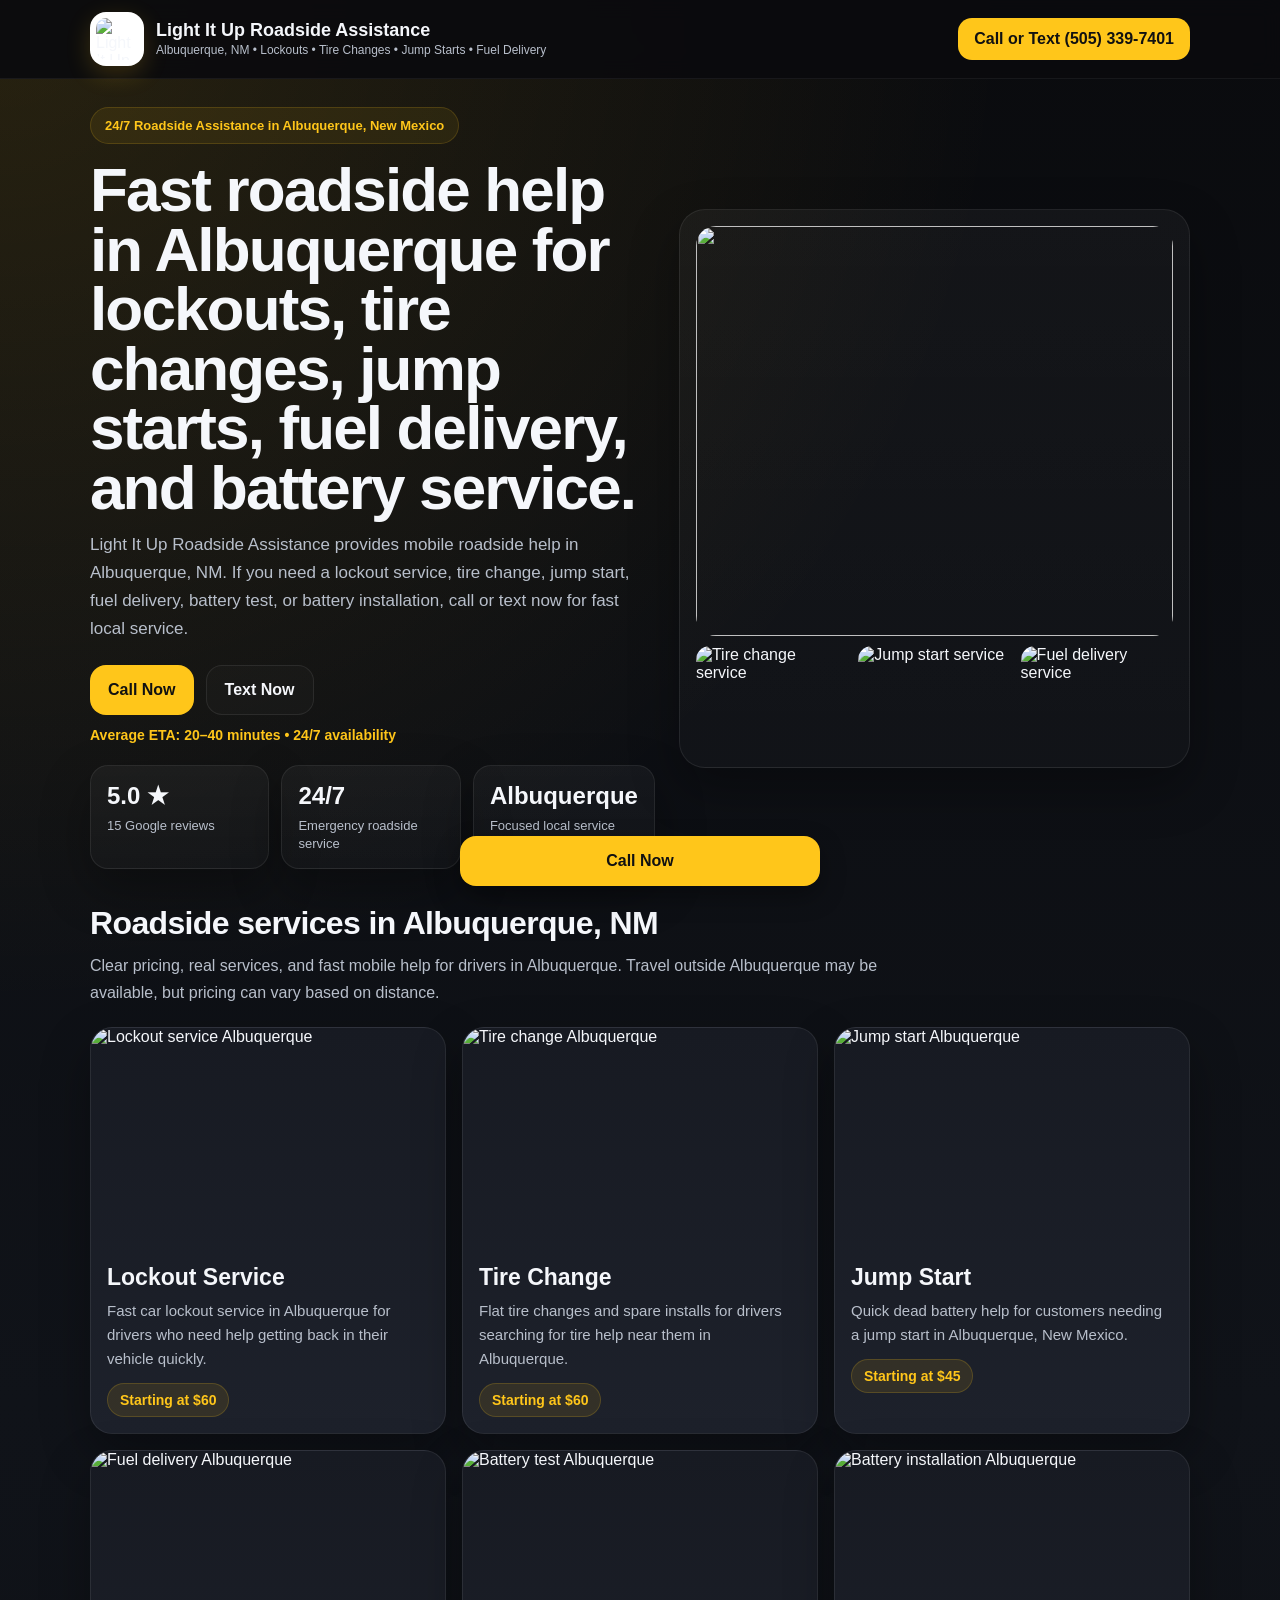
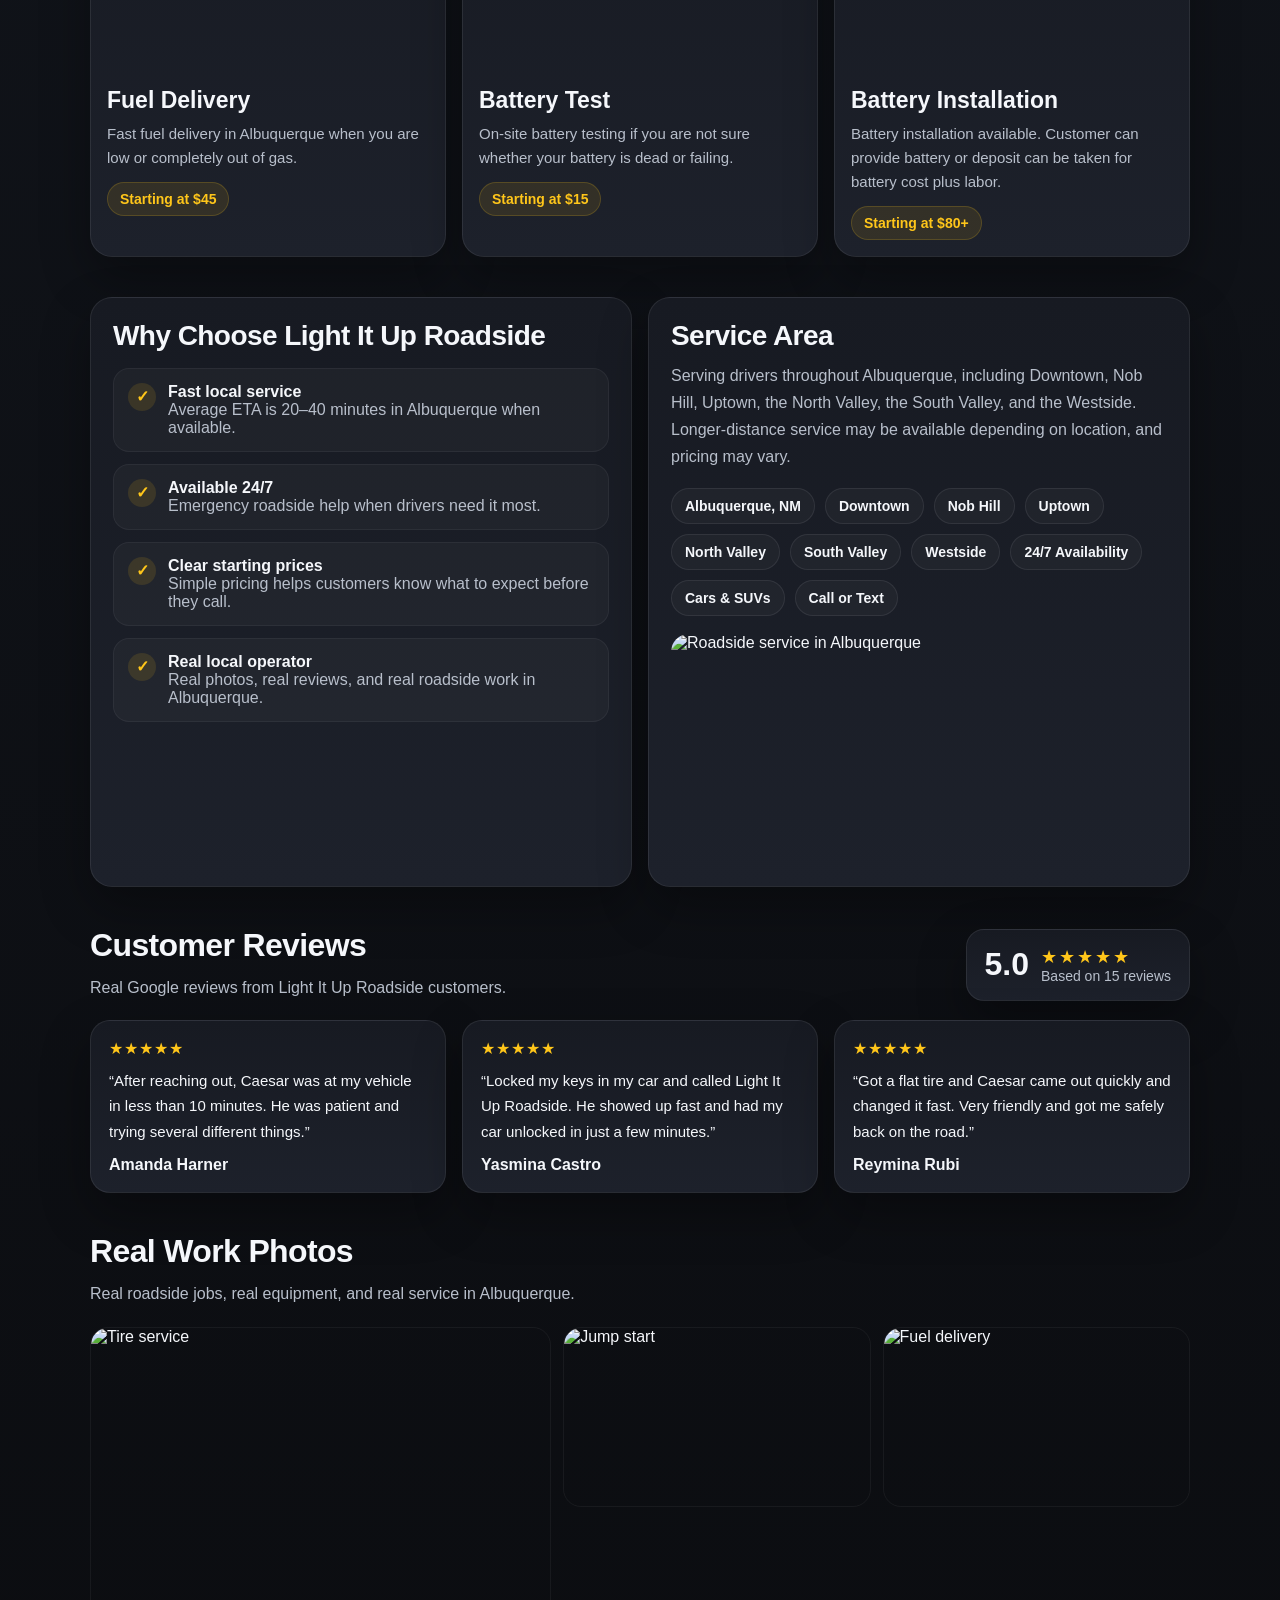
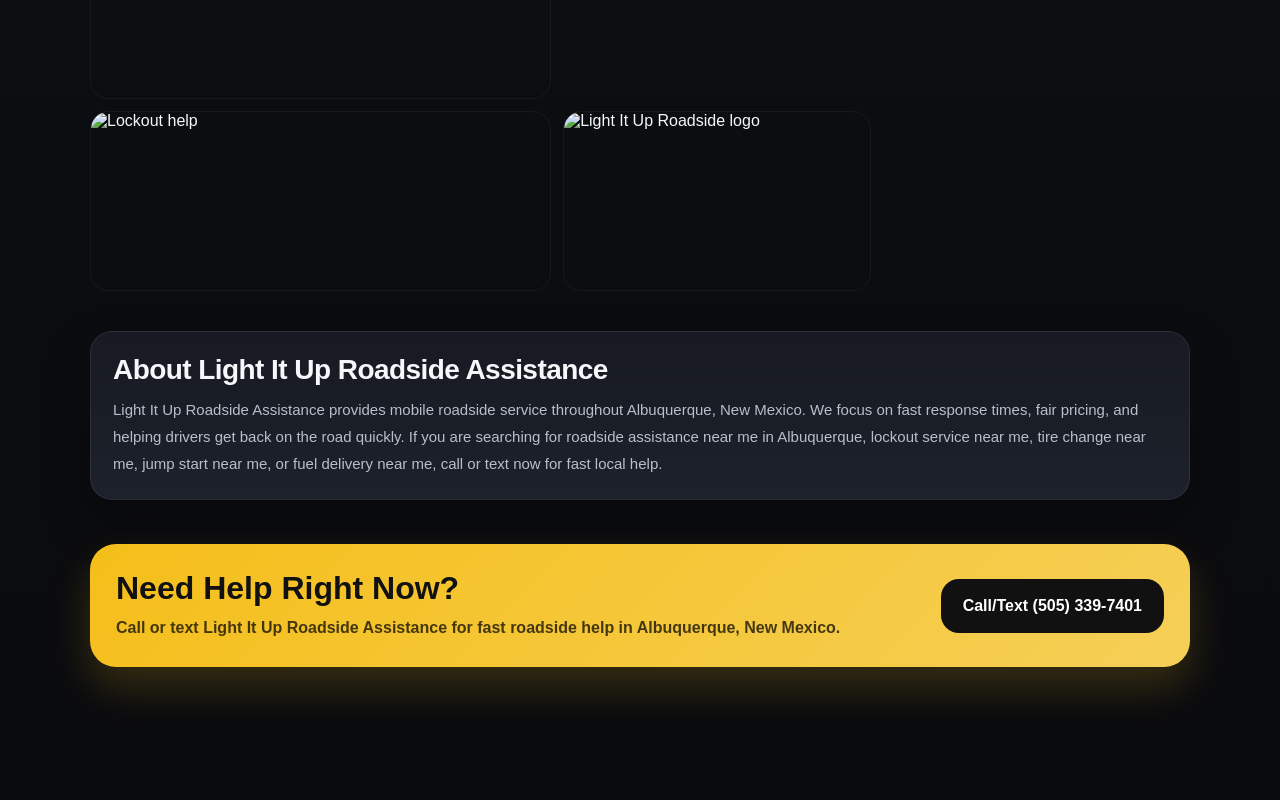
==== index.html @ bc9c303e "Rename index-albuquerque.html to index.html" ====
<!DOCTYPE html>
<html lang="en">
<head>
  <meta charset="UTF-8" />
  <meta name="viewport" content="width=device-width, initial-scale=1.0" />
  <title>Roadside Assistance Albuquerque NM | Lockouts, Tire Changes & Jump Starts</title>
  <meta name="description" content="Light It Up Roadside Assistance provides fast mobile roadside help in Albuquerque, NM. Call or text for car lockouts, tire changes, jump starts, fuel delivery, battery testing, and battery installation." />
  <meta name="keywords" content="roadside assistance Albuquerque NM, car lockout Albuquerque, tire change Albuquerque, jump start Albuquerque, fuel delivery Albuquerque, roadside assistance near me Albuquerque" />

  <script type="application/ld+json">
  {
    "@context": "https://schema.org",
    "@type": "AutomotiveBusiness",
    "name": "Light It Up Roadside Assistance",
    "telephone": "+1-505-339-7401",
    "description": "Mobile roadside assistance serving Albuquerque, New Mexico, including car lockouts, tire changes, jump starts, fuel delivery, battery testing, and battery installation.",
    "areaServed": [
      "Albuquerque, New Mexico",
      "Nob Hill, Albuquerque",
      "Downtown Albuquerque",
      "North Valley, Albuquerque",
      "South Valley, New Mexico",
      "Westside Albuquerque",
      "Uptown Albuquerque"
    ],
    "openingHours": "Mo-Su 00:00-23:59",
    "priceRange": "$$"
  }
  </script>

  <style>
    :root {
      --bg: #0d0f13;
      --panel: #171a22;
      --panel-2: #1d212b;
      --text: #f5f7fb;
      --muted: #b8bfcb;
      --yellow: #ffc61a;
      --yellow-dark: #e5b000;
      --line: rgba(255,255,255,.08);
      --shadow: 0 20px 50px rgba(0,0,0,.32);
      --radius: 22px;
    }

    * { box-sizing: border-box; }

    html { scroll-behavior: smooth; }

    body {
      margin: 0;
      font-family: Arial, sans-serif;
      background:
        radial-gradient(circle at top left, rgba(255,198,26,.12), transparent 24%),
        linear-gradient(180deg, #0a0b0e, #101319 35%, #0a0b0e);
      color: var(--text);
    }

    img {
      max-width: 100%;
      display: block;
    }

    a {
      color: inherit;
      text-decoration: none;
    }

    .wrap {
      width: min(1100px, calc(100% - 24px));
      margin: 0 auto;
    }

    .topbar {
      position: sticky;
      top: 0;
      z-index: 1000;
      background: rgba(10,11,14,.9);
      backdrop-filter: blur(10px);
      border-bottom: 1px solid rgba(255,255,255,.06);
    }

    .nav {
      display: flex;
      align-items: center;
      justify-content: space-between;
      gap: 14px;
      padding: 12px 0;
    }

    .brand {
      display: flex;
      align-items: center;
      gap: 12px;
      min-width: 0;
    }

    .brand-logo {
      width: 54px;
      height: 54px;
      border-radius: 16px;
      object-fit: cover;
      background: #fff;
      padding: 6px;
      box-shadow: 0 8px 24px rgba(255,198,26,.18);
    }

    .brand-text h1 {
      margin: 0;
      font-size: 18px;
      line-height: 1.1;
    }

    .brand-text p {
      margin: 3px 0 0;
      color: var(--muted);
      font-size: 12px;
    }

    .top-cta {
      background: var(--yellow);
      color: #111;
      font-weight: 700;
      padding: 12px 16px;
      border-radius: 14px;
      white-space: nowrap;
    }

    .hero {
      padding: 28px 0 16px;
    }

    .hero-grid {
      display: grid;
      grid-template-columns: 1.05fr .95fr;
      gap: 24px;
      align-items: center;
    }

    .eyebrow {
      display: inline-block;
      color: var(--yellow);
      background: rgba(255,198,26,.08);
      border: 1px solid rgba(255,198,26,.16);
      border-radius: 999px;
      padding: 10px 14px;
      font-size: 13px;
      font-weight: 700;
    }

    .hero h2 {
      margin: 16px 0 14px;
      font-size: clamp(34px, 6vw, 62px);
      line-height: .96;
      letter-spacing: -0.03em;
    }

    .hero p {
      margin: 0;
      color: var(--muted);
      font-size: 17px;
      line-height: 1.65;
    }

    .hero-actions {
      display: flex;
      gap: 12px;
      flex-wrap: wrap;
      margin-top: 22px;
    }

    .btn {
      display: inline-flex;
      align-items: center;
      justify-content: center;
      padding: 15px 18px;
      border-radius: 16px;
      font-weight: 700;
    }

    .btn-primary {
      background: var(--yellow);
      color: #111;
    }

    .btn-secondary {
      border: 1px solid var(--line);
      background: rgba(255,255,255,.02);
    }

    .eta {
      margin-top: 12px;
      color: var(--yellow);
      font-size: 14px;
      font-weight: 700;
    }

    .hero-stats {
      display: grid;
      grid-template-columns: repeat(3,1fr);
      gap: 12px;
      margin-top: 22px;
    }

    .stat {
      background: linear-gradient(180deg, rgba(255,255,255,.04), rgba(255,255,255,.02));
      border: 1px solid var(--line);
      border-radius: 18px;
      padding: 16px;
      box-shadow: var(--shadow);
    }

    .stat strong {
      display: block;
      font-size: 24px;
      margin-bottom: 6px;
    }

    .stat span {
      color: var(--muted);
      font-size: 13px;
    }

    .hero-card {
      background: linear-gradient(180deg, rgba(255,255,255,.04), rgba(255,255,255,.02));
      border: 1px solid var(--line);
      border-radius: 26px;
      padding: 16px;
      box-shadow: var(--shadow);
    }

    .hero-main {
      width: 100%;
      height: 410px;
      object-fit: cover;
      object-position: center;
      border-radius: 20px;
    }

    .mini-grid {
      display: grid;
      grid-template-columns: repeat(3,1fr);
      gap: 10px;
      margin-top: 10px;
    }

    .mini-grid img {
      height: 105px;
      object-fit: cover;
      border-radius: 14px;
    }

    .section {
      padding: 20px 0;
    }

    .section-title {
      font-size: 32px;
      margin: 0 0 10px;
      letter-spacing: -0.02em;
    }

    .section-copy {
      color: var(--muted);
      line-height: 1.7;
      margin: 0 0 20px;
      max-width: 820px;
    }

    .services {
      display: grid;
      grid-template-columns: repeat(3,1fr);
      gap: 16px;
    }

    .service {
      background: linear-gradient(180deg, var(--panel), var(--panel-2));
      border: 1px solid var(--line);
      border-radius: var(--radius);
      overflow: hidden;
      box-shadow: var(--shadow);
    }

    .service img {
      width: 100%;
      height: 220px;
      object-fit: cover;
    }

    .service-body {
      padding: 16px;
    }

    .service h3 {
      margin: 0 0 8px;
      font-size: 23px;
    }

    .service p {
      margin: 0 0 12px;
      color: var(--muted);
      line-height: 1.6;
      font-size: 15px;
    }

    .price {
      display: inline-block;
      padding: 8px 12px;
      border-radius: 999px;
      background: rgba(255,198,26,.10);
      color: var(--yellow);
      border: 1px solid rgba(255,198,26,.18);
      font-weight: 700;
      font-size: 14px;
    }

    .split {
      display: grid;
      grid-template-columns: 1fr 1fr;
      gap: 16px;
    }

    .panel {
      background: linear-gradient(180deg, var(--panel), var(--panel-2));
      border: 1px solid var(--line);
      border-radius: var(--radius);
      padding: 22px;
      box-shadow: var(--shadow);
    }

    .checks {
      display: grid;
      gap: 12px;
      margin-top: 16px;
    }

    .check {
      display: flex;
      gap: 12px;
      align-items: flex-start;
      background: rgba(255,255,255,.03);
      border: 1px solid rgba(255,255,255,.05);
      border-radius: 16px;
      padding: 14px;
    }

    .tick {
      min-width: 28px;
      height: 28px;
      border-radius: 999px;
      display: grid;
      place-items: center;
      background: rgba(255,198,26,.12);
      color: var(--yellow);
      font-weight: 700;
    }

    .areas {
      display: flex;
      flex-wrap: wrap;
      gap: 10px;
      margin: 18px 0;
    }

    .pill {
      padding: 9px 13px;
      border-radius: 999px;
      background: rgba(255,255,255,.03);
      border: 1px solid var(--line);
      font-size: 14px;
      font-weight: 700;
    }

    .reviews-head {
      display: flex;
      justify-content: space-between;
      align-items: center;
      gap: 16px;
      flex-wrap: wrap;
      margin-bottom: 18px;
    }

    .rating-box {
      background: linear-gradient(180deg, var(--panel), var(--panel-2));
      border: 1px solid var(--line);
      border-radius: 18px;
      padding: 16px 18px;
      box-shadow: var(--shadow);
      display: flex;
      align-items: center;
      gap: 12px;
    }

    .rating-number {
      font-size: 32px;
      font-weight: 700;
    }

    .stars {
      color: var(--yellow);
      letter-spacing: 2px;
      font-size: 18px;
    }

    .reviews {
      display: grid;
      grid-template-columns: repeat(3,1fr);
      gap: 16px;
    }

    .review {
      background: linear-gradient(180deg, var(--panel), var(--panel-2));
      border: 1px solid var(--line);
      border-radius: 20px;
      padding: 18px;
      box-shadow: var(--shadow);
    }

    .review .stars-line {
      color: var(--yellow);
      margin-bottom: 10px;
      letter-spacing: 1px;
    }

    .review p {
      margin: 0 0 12px;
      line-height: 1.7;
      font-size: 15px;
    }

    .review strong {
      display: block;
    }

    .gallery {
      display: grid;
      grid-template-columns: 1.2fr .8fr .8fr;
      gap: 12px;
    }

    .gallery img {
      width: 100%;
      height: 180px;
      object-fit: cover;
      border-radius: 18px;
      border: 1px solid rgba(255,255,255,.05);
    }

    .gallery .tall {
      height: 372px;
    }

    .cta {
      margin: 24px 0 48px;
      background: linear-gradient(135deg, rgba(255,198,26,.96), rgba(255,215,90,.96));
      color: #111;
      border-radius: 26px;
      padding: 26px;
      display: flex;
      justify-content: space-between;
      align-items: center;
      gap: 20px;
      box-shadow: 0 20px 40px rgba(255,198,26,.18);
    }

    .cta h3 {
      margin: 0 0 8px;
      font-size: 32px;
    }

    .cta p {
      margin: 0;
      color: rgba(0,0,0,.72);
      font-weight: 700;
      line-height: 1.6;
    }

    .cta a {
      background: #111;
      color: #fff;
      padding: 18px 22px;
      border-radius: 18px;
      font-weight: 700;
      white-space: nowrap;
    }

    .float-call {
      position: fixed;
      bottom: 14px;
      left: 50%;
      transform: translateX(-50%);
      width: calc(100% - 24px);
      max-width: 360px;
      z-index: 999;
      background: var(--yellow);
      color: #111;
      padding: 16px 18px;
      text-align: center;
      border-radius: 16px;
      font-weight: 700;
      box-shadow: 0 10px 24px rgba(0,0,0,.35);
    }

    .seo-block {
      color: var(--muted);
      line-height: 1.8;
      font-size: 15px;
    }

    .footer-space {
      height: 85px;
    }

    @media (max-width: 960px) {
      .hero-grid,
      .split,
      .services,
      .reviews {
        grid-template-columns: 1fr 1fr;
      }

      .gallery {
        grid-template-columns: 1fr 1fr;
      }

      .gallery .tall {
        height: 220px;
      }
    }

    @media (max-width: 760px) {
      .top-cta {
        display: none;
      }

      .hero-grid,
      .split,
      .services,
      .reviews,
      .gallery,
      .hero-stats {
        grid-template-columns: 1fr;
      }

      .hero-main {
        height: 300px;
      }

      .mini-grid img,
      .gallery img,
      .gallery .tall {
        height: 180px;
      }

      .cta {
        flex-direction: column;
        align-items: flex-start;
      }

      .section-title {
        font-size: 28px;
      }

      .brand-text h1 {
        font-size: 16px;
      }

      .hero h2 {
        font-size: 38px;
      }
    }
  </style>
</head>
<body>

  <div class="topbar">
    <div class="wrap nav">
      <div class="brand">
        <img class="brand-logo" src="logo.png" alt="Light It Up Roadside logo">
        <div class="brand-text">
          <h1>Light It Up Roadside Assistance</h1>
          <p>Albuquerque, NM • Lockouts • Tire Changes • Jump Starts • Fuel Delivery</p>
        </div>
      </div>
      <a class="top-cta" href="tel:+15053397401">Call or Text (505) 339-7401</a>
    </div>
  </div>

  <main class="wrap">

    <section class="hero">
      <div class="hero-grid">
        <div>
          <div class="eyebrow">24/7 Roadside Assistance in Albuquerque, New Mexico</div>
          <h2>Fast roadside help in Albuquerque for lockouts, tire changes, jump starts, fuel delivery, and battery service.</h2>
          <p>
            Light It Up Roadside Assistance provides mobile roadside help in Albuquerque, NM.
            If you need a lockout service, tire change, jump start, fuel delivery, battery test, or battery installation,
            call or text now for fast local service.
          </p>

          <div class="hero-actions">
            <a class="btn btn-primary" href="tel:+15053397401">Call Now</a>
            <a class="btn btn-secondary" href="sms:+15053397401">Text Now</a>
          </div>

          <div class="eta">Average ETA: 20–40 minutes • 24/7 availability</div>

          <div class="hero-stats">
            <div class="stat">
              <strong>5.0 ★</strong>
              <span>15 Google reviews</span>
            </div>
            <div class="stat">
              <strong>24/7</strong>
              <span>Emergency roadside service</span>
            </div>
            <div class="stat">
              <strong>Albuquerque</strong>
              <span>Focused local service area</span>
            </div>
          </div>
        </div>

        <div class="hero-card">
          <img class="hero-main" src="tire.png">
          <div class="mini-grid">
            <img src="lock.png" alt="Tire change service">
            <img src="jump.png" alt="Jump start service">
            <img src="fuel.png" alt="Fuel delivery service">
          </div>
        </div>
      </div>
    </section>

    <section class="section" id="services">
      <h3 class="section-title">Roadside services in Albuquerque, NM</h3>
      <p class="section-copy">
        Clear pricing, real services, and fast mobile help for drivers in Albuquerque.
        Travel outside Albuquerque may be available, but pricing can vary based on distance.
      </p>

      <div class="services">
        <div class="service">
          <img src="tire.png" alt="Lockout service Albuquerque">
          <div class="service-body">
            <h3>Lockout Service</h3>
            <p>Fast car lockout service in Albuquerque for drivers who need help getting back in their vehicle quickly.</p>
            <span class="price">Starting at $60</span>
          </div>
        </div>

        <div class="service">
          <img src="lock.png" alt="Tire change Albuquerque">
          <div class="service-body">
            <h3>Tire Change</h3>
            <p>Flat tire changes and spare installs for drivers searching for tire help near them in Albuquerque.</p>
            <span class="price">Starting at $60</span>
          </div>
        </div>

        <div class="service">
          <img src="jump.png" alt="Jump start Albuquerque">
          <div class="service-body">
            <h3>Jump Start</h3>
            <p>Quick dead battery help for customers needing a jump start in Albuquerque, New Mexico.</p>
            <span class="price">Starting at $45</span>
          </div>
        </div>

        <div class="service">
          <img src="fuel.png" alt="Fuel delivery Albuquerque">
          <div class="service-body">
            <h3>Fuel Delivery</h3>
            <p>Fast fuel delivery in Albuquerque when you are low or completely out of gas.</p>
            <span class="price">Starting at $45</span>
          </div>
        </div>

        <div class="service">
          <img src="battery tester.jpg" alt="Battery test Albuquerque">
          <div class="service-body">
            <h3>Battery Test</h3>
            <p>On-site battery testing if you are not sure whether your battery is dead or failing.</p>
            <span class="price">Starting at $15</span>
          </div>
        </div>

        <div class="service">
          <img src="install.jpeg" alt="Battery installation Albuquerque">
          <div class="service-body">
            <h3>Battery Installation</h3>
            <p>Battery installation available. Customer can provide battery or deposit can be taken for battery cost plus labor.</p>
            <span class="price">Starting at $80+</span>
          </div>
        </div>
      </div>
    </section>

    <section class="section">
      <div class="split">
        <div class="panel">
          <h3 class="section-title" style="font-size:28px;">Why Choose Light It Up Roadside</h3>
          <div class="checks">
            <div class="check">
              <div class="tick">✓</div>
              <div><strong>Fast local service</strong><br><span style="color:var(--muted);">Average ETA is 20–40 minutes in Albuquerque when available.</span></div>
            </div>
            <div class="check">
              <div class="tick">✓</div>
              <div><strong>Available 24/7</strong><br><span style="color:var(--muted);">Emergency roadside help when drivers need it most.</span></div>
            </div>
            <div class="check">
              <div class="tick">✓</div>
              <div><strong>Clear starting prices</strong><br><span style="color:var(--muted);">Simple pricing helps customers know what to expect before they call.</span></div>
            </div>
            <div class="check">
              <div class="tick">✓</div>
              <div><strong>Real local operator</strong><br><span style="color:var(--muted);">Real photos, real reviews, and real roadside work in Albuquerque.</span></div>
            </div>
          </div>
        </div>

        <div class="panel">
          <h3 class="section-title" style="font-size:28px;">Service Area</h3>
          <p class="section-copy" style="margin-bottom:10px;">
            Serving drivers throughout Albuquerque, including Downtown, Nob Hill, Uptown, the North Valley, the South Valley, and the Westside. Longer-distance service may be available depending on location, and pricing may vary.
          </p>
          <div class="areas">
            <div class="pill">Albuquerque, NM</div>
            <div class="pill">Downtown</div>
            <div class="pill">Nob Hill</div>
            <div class="pill">Uptown</div>
            <div class="pill">North Valley</div>
            <div class="pill">South Valley</div>
            <div class="pill">Westside</div>
            <div class="pill">24/7 Availability</div>
            <div class="pill">Cars & SUVs</div>
            <div class="pill">Call or Text</div>
          </div>
          <img style="border-radius:18px; height:230px; width:100%; object-fit:cover;" src="tire.png" alt="Roadside service in Albuquerque">
        </div>
      </div>
    </section>

    <section class="section">
      <div class="reviews-head">
        <div>
          <h3 class="section-title">Customer Reviews</h3>
          <p class="section-copy" style="margin-bottom:0;">
            Real Google reviews from Light It Up Roadside customers.
          </p>
        </div>

        <div class="rating-box">
          <div class="rating-number">5.0</div>
          <div>
            <div class="stars">★★★★★</div>
            <div style="color:var(--muted); font-size:14px;">Based on 15 reviews</div>
          </div>
        </div>
      </div>

      <div class="reviews">
        <div class="review">
          <div class="stars-line">★★★★★</div>
          <p>“After reaching out, Caesar was at my vehicle in less than 10 minutes. He was patient and trying several different things.”</p>
          <strong>Amanda Harner</strong>
        </div>

        <div class="review">
          <div class="stars-line">★★★★★</div>
          <p>“Locked my keys in my car and called Light It Up Roadside. He showed up fast and had my car unlocked in just a few minutes.”</p>
          <strong>Yasmina Castro</strong>
        </div>

        <div class="review">
          <div class="stars-line">★★★★★</div>
          <p>“Got a flat tire and Caesar came out quickly and changed it fast. Very friendly and got me safely back on the road.”</p>
          <strong>Reymina Rubi</strong>
        </div>
      </div>
    </section>

    <section class="section">
      <h3 class="section-title">Real Work Photos</h3>
      <p class="section-copy">
        Real roadside jobs, real equipment, and real service in Albuquerque.
      </p>

      <div class="gallery">
        <img class="tall" src="tire.png" alt="Tire service">
        <img src="jump.png" alt="Jump start">
        <img src="fuel.png" alt="Fuel delivery">
        <img src="lock.png" alt="Lockout help">
        <img src="logo.png" alt="Light It Up Roadside logo">
      </div>
    </section>

    <section class="section">
      <div class="panel">
        <h3 class="section-title" style="font-size:28px;">About Light It Up Roadside Assistance</h3>
        <div class="seo-block">
          Light It Up Roadside Assistance provides mobile roadside service throughout Albuquerque, New Mexico.
          We focus on fast response times, fair pricing, and helping drivers get back on the road quickly.
          If you are searching for roadside assistance near me in Albuquerque, lockout service near me, tire change near me,
          jump start near me, or fuel delivery near me, call or text now for fast local help.
        </div>
      </div>
    </section>

    <section class="cta">
      <div>
        <h3>Need Help Right Now?</h3>
        <p>Call or text Light It Up Roadside Assistance for fast roadside help in Albuquerque, New Mexico.</p>
      </div>
      <a href="tel:+15053397401">Call/Text (505) 339-7401</a>
    </section>

    <div class="footer-space"></div>
  </main>

  <a class="float-call" href="tel:+15053397401">Call Now</a>

</body>
</html>
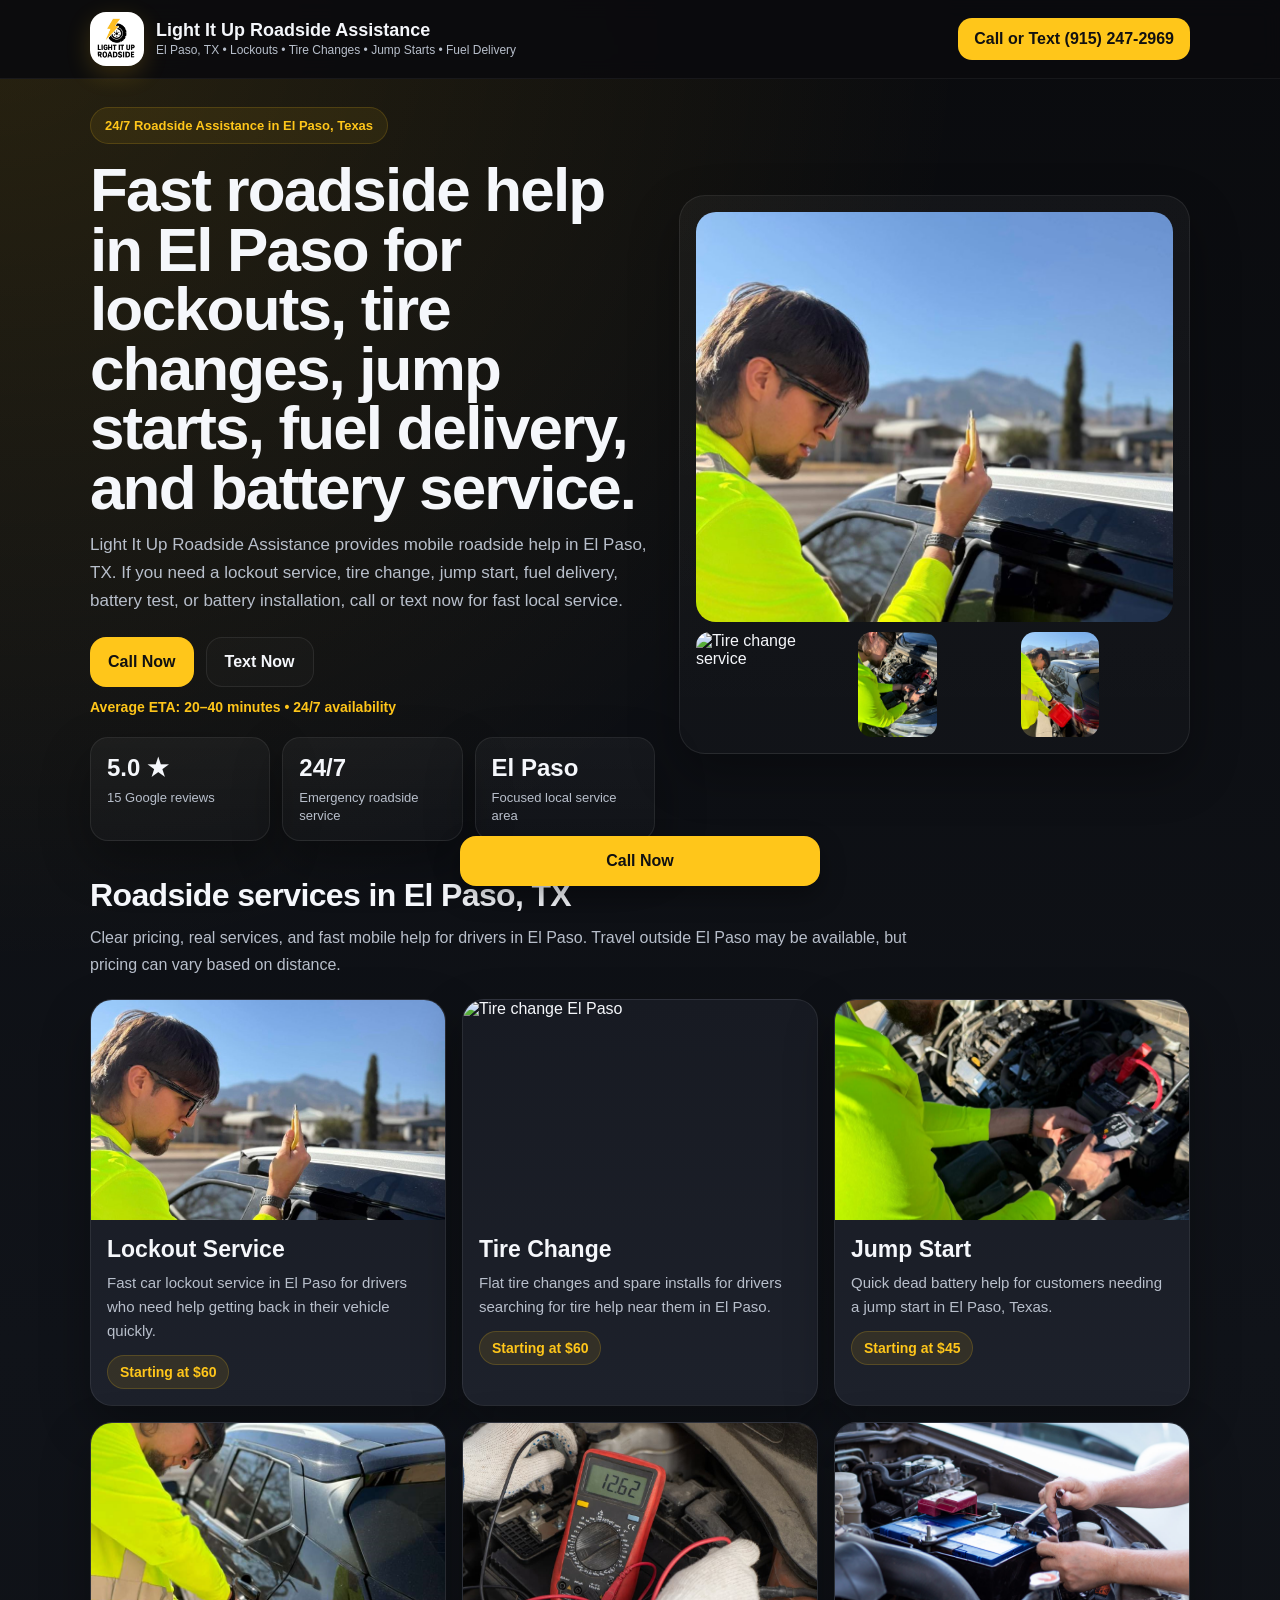
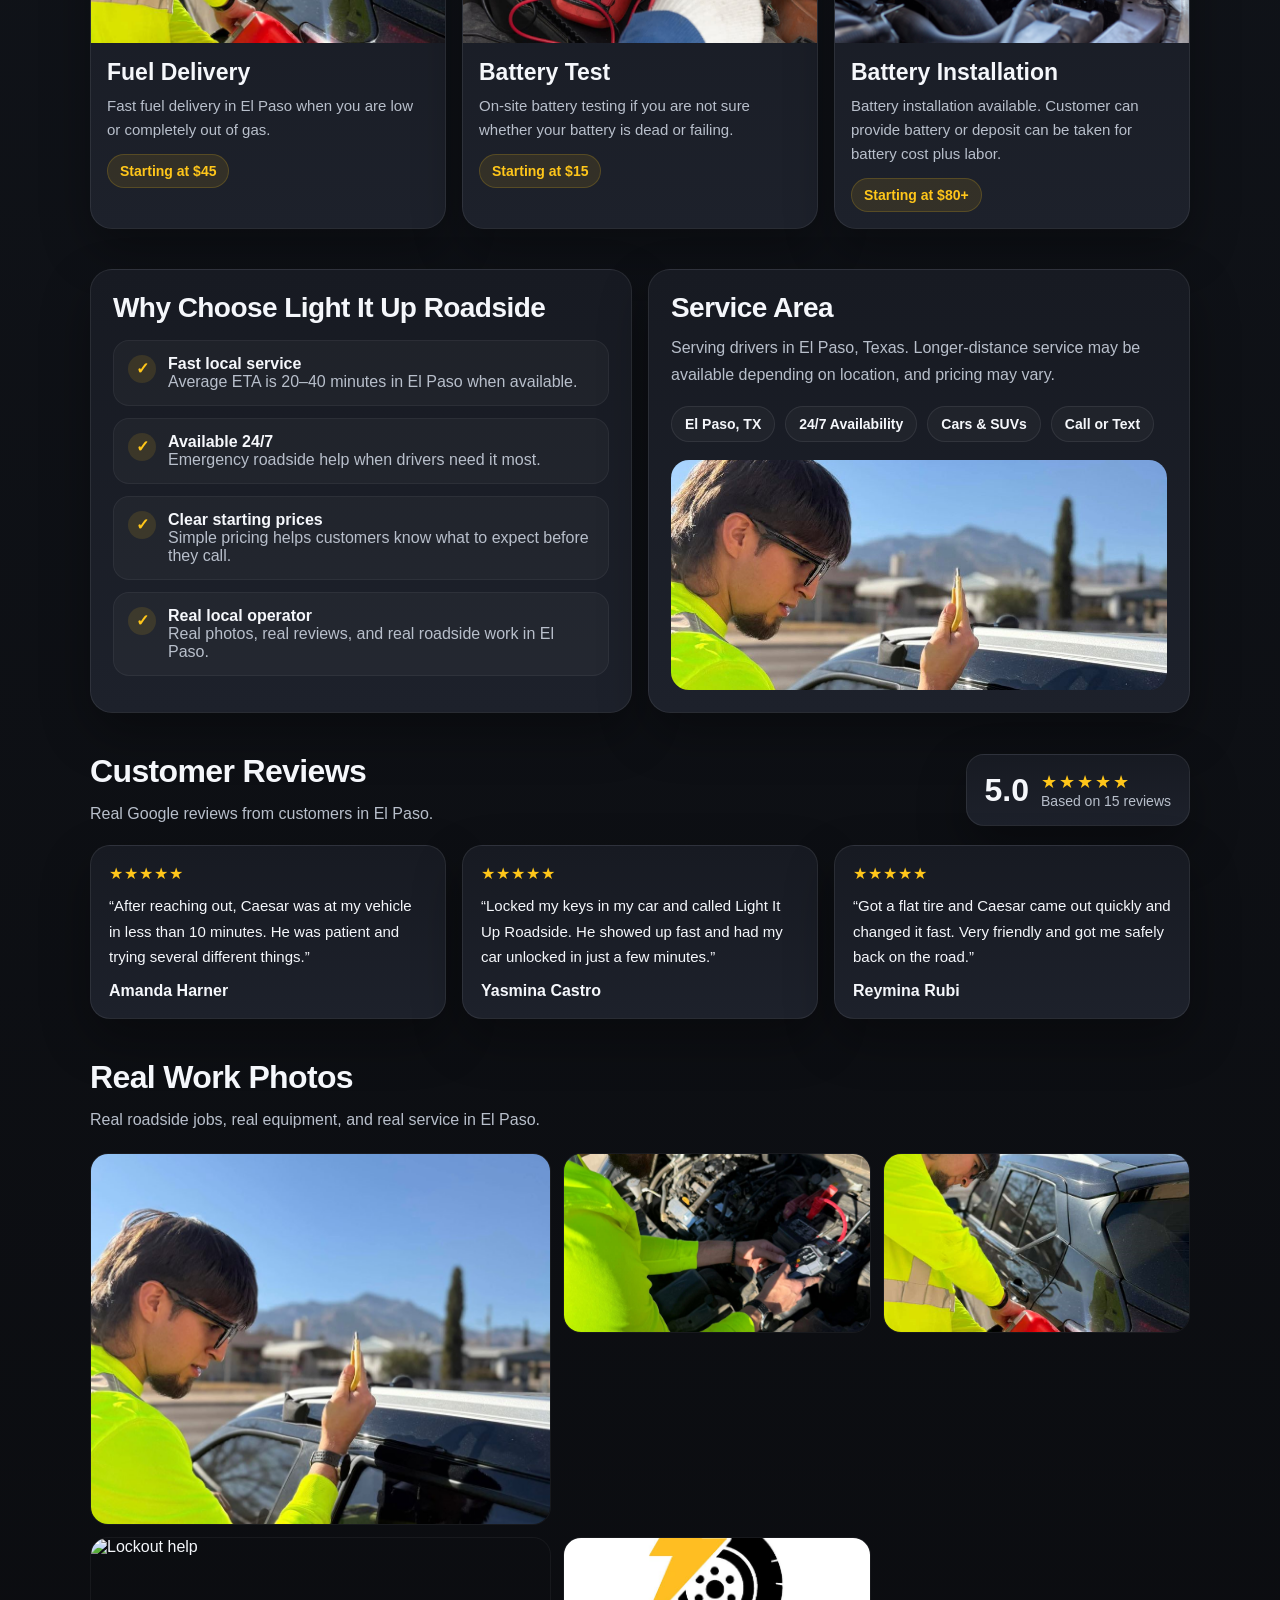
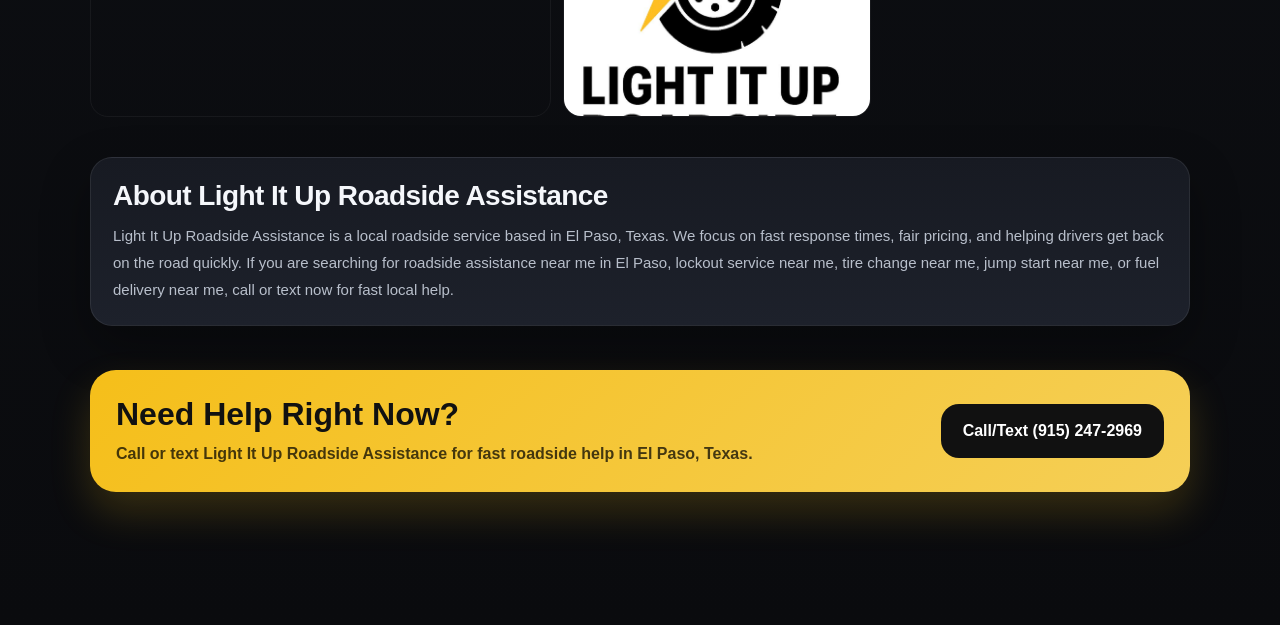
==== commit 16ae4216: "Add files via upload" ====
--- a/index.html
+++ b/index.html
@@ -1,825 +1,798 @@
-<!DOCTYPE html>
-<html lang="en">
-<head>
-  <meta charset="UTF-8" />
-  <meta name="viewport" content="width=device-width, initial-scale=1.0" />
-  <title>Roadside Assistance Albuquerque NM | Lockouts, Tire Changes & Jump Starts</title>
-  <meta name="description" content="Light It Up Roadside Assistance provides fast mobile roadside help in Albuquerque, NM. Call or text for car lockouts, tire changes, jump starts, fuel delivery, battery testing, and battery installation." />
-  <meta name="keywords" content="roadside assistance Albuquerque NM, car lockout Albuquerque, tire change Albuquerque, jump start Albuquerque, fuel delivery Albuquerque, roadside assistance near me Albuquerque" />
-
-  <script type="application/ld+json">
-  {
-    "@context": "https://schema.org",
-    "@type": "AutomotiveBusiness",
-    "name": "Light It Up Roadside Assistance",
-    "telephone": "+1-505-339-7401",
-    "description": "Mobile roadside assistance serving Albuquerque, New Mexico, including car lockouts, tire changes, jump starts, fuel delivery, battery testing, and battery installation.",
-    "areaServed": [
-      "Albuquerque, New Mexico",
-      "Nob Hill, Albuquerque",
-      "Downtown Albuquerque",
-      "North Valley, Albuquerque",
-      "South Valley, New Mexico",
-      "Westside Albuquerque",
-      "Uptown Albuquerque"
-    ],
-    "openingHours": "Mo-Su 00:00-23:59",
-    "priceRange": "$$"
-  }
-  </script>
-
-  <style>
-    :root {
-      --bg: #0d0f13;
-      --panel: #171a22;
-      --panel-2: #1d212b;
-      --text: #f5f7fb;
-      --muted: #b8bfcb;
-      --yellow: #ffc61a;
-      --yellow-dark: #e5b000;
-      --line: rgba(255,255,255,.08);
-      --shadow: 0 20px 50px rgba(0,0,0,.32);
-      --radius: 22px;
-    }
-
-    * { box-sizing: border-box; }
-
-    html { scroll-behavior: smooth; }
-
-    body {
-      margin: 0;
-      font-family: Arial, sans-serif;
-      background:
-        radial-gradient(circle at top left, rgba(255,198,26,.12), transparent 24%),
-        linear-gradient(180deg, #0a0b0e, #101319 35%, #0a0b0e);
-      color: var(--text);
-    }
-
-    img {
-      max-width: 100%;
-      display: block;
-    }
-
-    a {
-      color: inherit;
-      text-decoration: none;
-    }
-
-    .wrap {
-      width: min(1100px, calc(100% - 24px));
-      margin: 0 auto;
-    }
-
-    .topbar {
-      position: sticky;
-      top: 0;
-      z-index: 1000;
-      background: rgba(10,11,14,.9);
-      backdrop-filter: blur(10px);
-      border-bottom: 1px solid rgba(255,255,255,.06);
-    }
-
-    .nav {
-      display: flex;
-      align-items: center;
-      justify-content: space-between;
-      gap: 14px;
-      padding: 12px 0;
-    }
-
-    .brand {
-      display: flex;
-      align-items: center;
-      gap: 12px;
-      min-width: 0;
-    }
-
-    .brand-logo {
-      width: 54px;
-      height: 54px;
-      border-radius: 16px;
-      object-fit: cover;
-      background: #fff;
-      padding: 6px;
-      box-shadow: 0 8px 24px rgba(255,198,26,.18);
-    }
-
-    .brand-text h1 {
-      margin: 0;
-      font-size: 18px;
-      line-height: 1.1;
-    }
-
-    .brand-text p {
-      margin: 3px 0 0;
-      color: var(--muted);
-      font-size: 12px;
-    }
-
-    .top-cta {
-      background: var(--yellow);
-      color: #111;
-      font-weight: 700;
-      padding: 12px 16px;
-      border-radius: 14px;
-      white-space: nowrap;
-    }
-
-    .hero {
-      padding: 28px 0 16px;
-    }
-
-    .hero-grid {
-      display: grid;
-      grid-template-columns: 1.05fr .95fr;
-      gap: 24px;
-      align-items: center;
-    }
-
-    .eyebrow {
-      display: inline-block;
-      color: var(--yellow);
-      background: rgba(255,198,26,.08);
-      border: 1px solid rgba(255,198,26,.16);
-      border-radius: 999px;
-      padding: 10px 14px;
-      font-size: 13px;
-      font-weight: 700;
-    }
-
-    .hero h2 {
-      margin: 16px 0 14px;
-      font-size: clamp(34px, 6vw, 62px);
-      line-height: .96;
-      letter-spacing: -0.03em;
-    }
-
-    .hero p {
-      margin: 0;
-      color: var(--muted);
-      font-size: 17px;
-      line-height: 1.65;
-    }
-
-    .hero-actions {
-      display: flex;
-      gap: 12px;
-      flex-wrap: wrap;
-      margin-top: 22px;
-    }
-
-    .btn {
-      display: inline-flex;
-      align-items: center;
-      justify-content: center;
-      padding: 15px 18px;
-      border-radius: 16px;
-      font-weight: 700;
-    }
-
-    .btn-primary {
-      background: var(--yellow);
-      color: #111;
-    }
-
-    .btn-secondary {
-      border: 1px solid var(--line);
-      background: rgba(255,255,255,.02);
-    }
-
-    .eta {
-      margin-top: 12px;
-      color: var(--yellow);
-      font-size: 14px;
-      font-weight: 700;
-    }
-
-    .hero-stats {
-      display: grid;
-      grid-template-columns: repeat(3,1fr);
-      gap: 12px;
-      margin-top: 22px;
-    }
-
-    .stat {
-      background: linear-gradient(180deg, rgba(255,255,255,.04), rgba(255,255,255,.02));
-      border: 1px solid var(--line);
-      border-radius: 18px;
-      padding: 16px;
-      box-shadow: var(--shadow);
-    }
-
-    .stat strong {
-      display: block;
-      font-size: 24px;
-      margin-bottom: 6px;
-    }
-
-    .stat span {
-      color: var(--muted);
-      font-size: 13px;
-    }
-
-    .hero-card {
-      background: linear-gradient(180deg, rgba(255,255,255,.04), rgba(255,255,255,.02));
-      border: 1px solid var(--line);
-      border-radius: 26px;
-      padding: 16px;
-      box-shadow: var(--shadow);
-    }
-
-    .hero-main {
-      width: 100%;
-      height: 410px;
-      object-fit: cover;
-      object-position: center;
-      border-radius: 20px;
-    }
-
-    .mini-grid {
-      display: grid;
-      grid-template-columns: repeat(3,1fr);
-      gap: 10px;
-      margin-top: 10px;
-    }
-
-    .mini-grid img {
-      height: 105px;
-      object-fit: cover;
-      border-radius: 14px;
-    }
-
-    .section {
-      padding: 20px 0;
-    }
-
-    .section-title {
-      font-size: 32px;
-      margin: 0 0 10px;
-      letter-spacing: -0.02em;
-    }
-
-    .section-copy {
-      color: var(--muted);
-      line-height: 1.7;
-      margin: 0 0 20px;
-      max-width: 820px;
-    }
-
-    .services {
-      display: grid;
-      grid-template-columns: repeat(3,1fr);
-      gap: 16px;
-    }
-
-    .service {
-      background: linear-gradient(180deg, var(--panel), var(--panel-2));
-      border: 1px solid var(--line);
-      border-radius: var(--radius);
-      overflow: hidden;
-      box-shadow: var(--shadow);
-    }
-
-    .service img {
-      width: 100%;
-      height: 220px;
-      object-fit: cover;
-    }
-
-    .service-body {
-      padding: 16px;
-    }
-
-    .service h3 {
-      margin: 0 0 8px;
-      font-size: 23px;
-    }
-
-    .service p {
-      margin: 0 0 12px;
-      color: var(--muted);
-      line-height: 1.6;
-      font-size: 15px;
-    }
-
-    .price {
-      display: inline-block;
-      padding: 8px 12px;
-      border-radius: 999px;
-      background: rgba(255,198,26,.10);
-      color: var(--yellow);
-      border: 1px solid rgba(255,198,26,.18);
-      font-weight: 700;
-      font-size: 14px;
-    }
-
-    .split {
-      display: grid;
-      grid-template-columns: 1fr 1fr;
-      gap: 16px;
-    }
-
-    .panel {
-      background: linear-gradient(180deg, var(--panel), var(--panel-2));
-      border: 1px solid var(--line);
-      border-radius: var(--radius);
-      padding: 22px;
-      box-shadow: var(--shadow);
-    }
-
-    .checks {
-      display: grid;
-      gap: 12px;
-      margin-top: 16px;
-    }
-
-    .check {
-      display: flex;
-      gap: 12px;
-      align-items: flex-start;
-      background: rgba(255,255,255,.03);
-      border: 1px solid rgba(255,255,255,.05);
-      border-radius: 16px;
-      padding: 14px;
-    }
-
-    .tick {
-      min-width: 28px;
-      height: 28px;
-      border-radius: 999px;
-      display: grid;
-      place-items: center;
-      background: rgba(255,198,26,.12);
-      color: var(--yellow);
-      font-weight: 700;
-    }
-
-    .areas {
-      display: flex;
-      flex-wrap: wrap;
-      gap: 10px;
-      margin: 18px 0;
-    }
-
-    .pill {
-      padding: 9px 13px;
-      border-radius: 999px;
-      background: rgba(255,255,255,.03);
-      border: 1px solid var(--line);
-      font-size: 14px;
-      font-weight: 700;
-    }
-
-    .reviews-head {
-      display: flex;
-      justify-content: space-between;
-      align-items: center;
-      gap: 16px;
-      flex-wrap: wrap;
-      margin-bottom: 18px;
-    }
-
-    .rating-box {
-      background: linear-gradient(180deg, var(--panel), var(--panel-2));
-      border: 1px solid var(--line);
-      border-radius: 18px;
-      padding: 16px 18px;
-      box-shadow: var(--shadow);
-      display: flex;
-      align-items: center;
-      gap: 12px;
-    }
-
-    .rating-number {
-      font-size: 32px;
-      font-weight: 700;
-    }
-
-    .stars {
-      color: var(--yellow);
-      letter-spacing: 2px;
-      font-size: 18px;
-    }
-
-    .reviews {
-      display: grid;
-      grid-template-columns: repeat(3,1fr);
-      gap: 16px;
-    }
-
-    .review {
-      background: linear-gradient(180deg, var(--panel), var(--panel-2));
-      border: 1px solid var(--line);
-      border-radius: 20px;
-      padding: 18px;
-      box-shadow: var(--shadow);
-    }
-
-    .review .stars-line {
-      color: var(--yellow);
-      margin-bottom: 10px;
-      letter-spacing: 1px;
-    }
-
-    .review p {
-      margin: 0 0 12px;
-      line-height: 1.7;
-      font-size: 15px;
-    }
-
-    .review strong {
-      display: block;
-    }
-
-    .gallery {
-      display: grid;
-      grid-template-columns: 1.2fr .8fr .8fr;
-      gap: 12px;
-    }
-
-    .gallery img {
-      width: 100%;
-      height: 180px;
-      object-fit: cover;
-      border-radius: 18px;
-      border: 1px solid rgba(255,255,255,.05);
-    }
-
-    .gallery .tall {
-      height: 372px;
-    }
-
-    .cta {
-      margin: 24px 0 48px;
-      background: linear-gradient(135deg, rgba(255,198,26,.96), rgba(255,215,90,.96));
-      color: #111;
-      border-radius: 26px;
-      padding: 26px;
-      display: flex;
-      justify-content: space-between;
-      align-items: center;
-      gap: 20px;
-      box-shadow: 0 20px 40px rgba(255,198,26,.18);
-    }
-
-    .cta h3 {
-      margin: 0 0 8px;
-      font-size: 32px;
-    }
-
-    .cta p {
-      margin: 0;
-      color: rgba(0,0,0,.72);
-      font-weight: 700;
-      line-height: 1.6;
-    }
-
-    .cta a {
-      background: #111;
-      color: #fff;
-      padding: 18px 22px;
-      border-radius: 18px;
-      font-weight: 700;
-      white-space: nowrap;
-    }
-
-    .float-call {
-      position: fixed;
-      bottom: 14px;
-      left: 50%;
-      transform: translateX(-50%);
-      width: calc(100% - 24px);
-      max-width: 360px;
-      z-index: 999;
-      background: var(--yellow);
-      color: #111;
-      padding: 16px 18px;
-      text-align: center;
-      border-radius: 16px;
-      font-weight: 700;
-      box-shadow: 0 10px 24px rgba(0,0,0,.35);
-    }
-
-    .seo-block {
-      color: var(--muted);
-      line-height: 1.8;
-      font-size: 15px;
-    }
-
-    .footer-space {
-      height: 85px;
-    }
-
-    @media (max-width: 960px) {
-      .hero-grid,
-      .split,
-      .services,
-      .reviews {
-        grid-template-columns: 1fr 1fr;
-      }
-
-      .gallery {
-        grid-template-columns: 1fr 1fr;
-      }
-
-      .gallery .tall {
-        height: 220px;
-      }
-    }
-
-    @media (max-width: 760px) {
-      .top-cta {
-        display: none;
-      }
-
-      .hero-grid,
-      .split,
-      .services,
-      .reviews,
-      .gallery,
-      .hero-stats {
-        grid-template-columns: 1fr;
-      }
-
-      .hero-main {
-        height: 300px;
-      }
-
-      .mini-grid img,
-      .gallery img,
-      .gallery .tall {
-        height: 180px;
-      }
-
-      .cta {
-        flex-direction: column;
-        align-items: flex-start;
-      }
-
-      .section-title {
-        font-size: 28px;
-      }
-
-      .brand-text h1 {
-        font-size: 16px;
-      }
-
-      .hero h2 {
-        font-size: 38px;
-      }
-    }
-  </style>
-</head>
-<body>
-
-  <div class="topbar">
-    <div class="wrap nav">
-      <div class="brand">
-        <img class="brand-logo" src="logo.png" alt="Light It Up Roadside logo">
-        <div class="brand-text">
-          <h1>Light It Up Roadside Assistance</h1>
-          <p>Albuquerque, NM • Lockouts • Tire Changes • Jump Starts • Fuel Delivery</p>
-        </div>
-      </div>
-      <a class="top-cta" href="tel:+15053397401">Call or Text (505) 339-7401</a>
-    </div>
-  </div>
-
-  <main class="wrap">
-
-    <section class="hero">
-      <div class="hero-grid">
-        <div>
-          <div class="eyebrow">24/7 Roadside Assistance in Albuquerque, New Mexico</div>
-          <h2>Fast roadside help in Albuquerque for lockouts, tire changes, jump starts, fuel delivery, and battery service.</h2>
-          <p>
-            Light It Up Roadside Assistance provides mobile roadside help in Albuquerque, NM.
-            If you need a lockout service, tire change, jump start, fuel delivery, battery test, or battery installation,
-            call or text now for fast local service.
-          </p>
-
-          <div class="hero-actions">
-            <a class="btn btn-primary" href="tel:+15053397401">Call Now</a>
-            <a class="btn btn-secondary" href="sms:+15053397401">Text Now</a>
-          </div>
-
-          <div class="eta">Average ETA: 20–40 minutes • 24/7 availability</div>
-
-          <div class="hero-stats">
-            <div class="stat">
-              <strong>5.0 ★</strong>
-              <span>15 Google reviews</span>
-            </div>
-            <div class="stat">
-              <strong>24/7</strong>
-              <span>Emergency roadside service</span>
-            </div>
-            <div class="stat">
-              <strong>Albuquerque</strong>
-              <span>Focused local service area</span>
-            </div>
-          </div>
-        </div>
-
-        <div class="hero-card">
-          <img class="hero-main" src="tire.png">
-          <div class="mini-grid">
-            <img src="lock.png" alt="Tire change service">
-            <img src="jump.png" alt="Jump start service">
-            <img src="fuel.png" alt="Fuel delivery service">
-          </div>
-        </div>
-      </div>
-    </section>
-
-    <section class="section" id="services">
-      <h3 class="section-title">Roadside services in Albuquerque, NM</h3>
-      <p class="section-copy">
-        Clear pricing, real services, and fast mobile help for drivers in Albuquerque.
-        Travel outside Albuquerque may be available, but pricing can vary based on distance.
-      </p>
-
-      <div class="services">
-        <div class="service">
-          <img src="tire.png" alt="Lockout service Albuquerque">
-          <div class="service-body">
-            <h3>Lockout Service</h3>
-            <p>Fast car lockout service in Albuquerque for drivers who need help getting back in their vehicle quickly.</p>
-            <span class="price">Starting at $60</span>
-          </div>
-        </div>
-
-        <div class="service">
-          <img src="lock.png" alt="Tire change Albuquerque">
-          <div class="service-body">
-            <h3>Tire Change</h3>
-            <p>Flat tire changes and spare installs for drivers searching for tire help near them in Albuquerque.</p>
-            <span class="price">Starting at $60</span>
-          </div>
-        </div>
-
-        <div class="service">
-          <img src="jump.png" alt="Jump start Albuquerque">
-          <div class="service-body">
-            <h3>Jump Start</h3>
-            <p>Quick dead battery help for customers needing a jump start in Albuquerque, New Mexico.</p>
-            <span class="price">Starting at $45</span>
-          </div>
-        </div>
-
-        <div class="service">
-          <img src="fuel.png" alt="Fuel delivery Albuquerque">
-          <div class="service-body">
-            <h3>Fuel Delivery</h3>
-            <p>Fast fuel delivery in Albuquerque when you are low or completely out of gas.</p>
-            <span class="price">Starting at $45</span>
-          </div>
-        </div>
-
-        <div class="service">
-          <img src="battery tester.jpg" alt="Battery test Albuquerque">
-          <div class="service-body">
-            <h3>Battery Test</h3>
-            <p>On-site battery testing if you are not sure whether your battery is dead or failing.</p>
-            <span class="price">Starting at $15</span>
-          </div>
-        </div>
-
-        <div class="service">
-          <img src="install.jpeg" alt="Battery installation Albuquerque">
-          <div class="service-body">
-            <h3>Battery Installation</h3>
-            <p>Battery installation available. Customer can provide battery or deposit can be taken for battery cost plus labor.</p>
-            <span class="price">Starting at $80+</span>
-          </div>
-        </div>
-      </div>
-    </section>
-
-    <section class="section">
-      <div class="split">
-        <div class="panel">
-          <h3 class="section-title" style="font-size:28px;">Why Choose Light It Up Roadside</h3>
-          <div class="checks">
-            <div class="check">
-              <div class="tick">✓</div>
-              <div><strong>Fast local service</strong><br><span style="color:var(--muted);">Average ETA is 20–40 minutes in Albuquerque when available.</span></div>
-            </div>
-            <div class="check">
-              <div class="tick">✓</div>
-              <div><strong>Available 24/7</strong><br><span style="color:var(--muted);">Emergency roadside help when drivers need it most.</span></div>
-            </div>
-            <div class="check">
-              <div class="tick">✓</div>
-              <div><strong>Clear starting prices</strong><br><span style="color:var(--muted);">Simple pricing helps customers know what to expect before they call.</span></div>
-            </div>
-            <div class="check">
-              <div class="tick">✓</div>
-              <div><strong>Real local operator</strong><br><span style="color:var(--muted);">Real photos, real reviews, and real roadside work in Albuquerque.</span></div>
-            </div>
-          </div>
-        </div>
-
-        <div class="panel">
-          <h3 class="section-title" style="font-size:28px;">Service Area</h3>
-          <p class="section-copy" style="margin-bottom:10px;">
-            Serving drivers throughout Albuquerque, including Downtown, Nob Hill, Uptown, the North Valley, the South Valley, and the Westside. Longer-distance service may be available depending on location, and pricing may vary.
-          </p>
-          <div class="areas">
-            <div class="pill">Albuquerque, NM</div>
-            <div class="pill">Downtown</div>
-            <div class="pill">Nob Hill</div>
-            <div class="pill">Uptown</div>
-            <div class="pill">North Valley</div>
-            <div class="pill">South Valley</div>
-            <div class="pill">Westside</div>
-            <div class="pill">24/7 Availability</div>
-            <div class="pill">Cars & SUVs</div>
-            <div class="pill">Call or Text</div>
-          </div>
-          <img style="border-radius:18px; height:230px; width:100%; object-fit:cover;" src="tire.png" alt="Roadside service in Albuquerque">
-        </div>
-      </div>
-    </section>
-
-    <section class="section">
-      <div class="reviews-head">
-        <div>
-          <h3 class="section-title">Customer Reviews</h3>
-          <p class="section-copy" style="margin-bottom:0;">
-            Real Google reviews from Light It Up Roadside customers.
-          </p>
-        </div>
-
-        <div class="rating-box">
-          <div class="rating-number">5.0</div>
-          <div>
-            <div class="stars">★★★★★</div>
-            <div style="color:var(--muted); font-size:14px;">Based on 15 reviews</div>
-          </div>
-        </div>
-      </div>
-
-      <div class="reviews">
-        <div class="review">
-          <div class="stars-line">★★★★★</div>
-          <p>“After reaching out, Caesar was at my vehicle in less than 10 minutes. He was patient and trying several different things.”</p>
-          <strong>Amanda Harner</strong>
-        </div>
-
-        <div class="review">
-          <div class="stars-line">★★★★★</div>
-          <p>“Locked my keys in my car and called Light It Up Roadside. He showed up fast and had my car unlocked in just a few minutes.”</p>
-          <strong>Yasmina Castro</strong>
-        </div>
-
-        <div class="review">
-          <div class="stars-line">★★★★★</div>
-          <p>“Got a flat tire and Caesar came out quickly and changed it fast. Very friendly and got me safely back on the road.”</p>
-          <strong>Reymina Rubi</strong>
-        </div>
-      </div>
-    </section>
-
-    <section class="section">
-      <h3 class="section-title">Real Work Photos</h3>
-      <p class="section-copy">
-        Real roadside jobs, real equipment, and real service in Albuquerque.
-      </p>
-
-      <div class="gallery">
-        <img class="tall" src="tire.png" alt="Tire service">
-        <img src="jump.png" alt="Jump start">
-        <img src="fuel.png" alt="Fuel delivery">
-        <img src="lock.png" alt="Lockout help">
-        <img src="logo.png" alt="Light It Up Roadside logo">
-      </div>
-    </section>
-
-    <section class="section">
-      <div class="panel">
-        <h3 class="section-title" style="font-size:28px;">About Light It Up Roadside Assistance</h3>
-        <div class="seo-block">
-          Light It Up Roadside Assistance provides mobile roadside service throughout Albuquerque, New Mexico.
-          We focus on fast response times, fair pricing, and helping drivers get back on the road quickly.
-          If you are searching for roadside assistance near me in Albuquerque, lockout service near me, tire change near me,
-          jump start near me, or fuel delivery near me, call or text now for fast local help.
-        </div>
-      </div>
-    </section>
-
-    <section class="cta">
-      <div>
-        <h3>Need Help Right Now?</h3>
-        <p>Call or text Light It Up Roadside Assistance for fast roadside help in Albuquerque, New Mexico.</p>
-      </div>
-      <a href="tel:+15053397401">Call/Text (505) 339-7401</a>
-    </section>
-
-    <div class="footer-space"></div>
-  </main>
-
-  <a class="float-call" href="tel:+15053397401">Call Now</a>
-
-</body>
-</html>
+<!DOCTYPE html>
+<html lang="en">
+<head>
+  <meta charset="UTF-8" />
+  <meta name="viewport" content="width=device-width, initial-scale=1.0" />
+  <title>Roadside Assistance El Paso TX | Lockouts, Tire Changes, Jump Starts</title>
+  <meta name="description" content="Light It Up Roadside Assistance provides 24/7 roadside assistance in El Paso, TX. Lockouts, tire changes, jump starts, fuel delivery, battery testing, and battery installation. Call or text now." />
+  <meta name="keywords" content="roadside assistance El Paso TX, lockout service El Paso, tire change El Paso, jump start El Paso, fuel delivery El Paso, roadside assistance near me El Paso" />
+
+  <style>
+    :root {
+      --bg: #0d0f13;
+      --panel: #171a22;
+      --panel-2: #1d212b;
+      --text: #f5f7fb;
+      --muted: #b8bfcb;
+      --yellow: #ffc61a;
+      --yellow-dark: #e5b000;
+      --line: rgba(255,255,255,.08);
+      --shadow: 0 20px 50px rgba(0,0,0,.32);
+      --radius: 22px;
+    }
+
+    * { box-sizing: border-box; }
+
+    html { scroll-behavior: smooth; }
+
+    body {
+      margin: 0;
+      font-family: Arial, sans-serif;
+      background:
+        radial-gradient(circle at top left, rgba(255,198,26,.12), transparent 24%),
+        linear-gradient(180deg, #0a0b0e, #101319 35%, #0a0b0e);
+      color: var(--text);
+    }
+
+    img {
+      max-width: 100%;
+      display: block;
+    }
+
+    a {
+      color: inherit;
+      text-decoration: none;
+    }
+
+    .wrap {
+      width: min(1100px, calc(100% - 24px));
+      margin: 0 auto;
+    }
+
+    .topbar {
+      position: sticky;
+      top: 0;
+      z-index: 1000;
+      background: rgba(10,11,14,.9);
+      backdrop-filter: blur(10px);
+      border-bottom: 1px solid rgba(255,255,255,.06);
+    }
+
+    .nav {
+      display: flex;
+      align-items: center;
+      justify-content: space-between;
+      gap: 14px;
+      padding: 12px 0;
+    }
+
+    .brand {
+      display: flex;
+      align-items: center;
+      gap: 12px;
+      min-width: 0;
+    }
+
+    .brand-logo {
+      width: 54px;
+      height: 54px;
+      border-radius: 16px;
+      object-fit: cover;
+      background: #fff;
+      padding: 6px;
+      box-shadow: 0 8px 24px rgba(255,198,26,.18);
+    }
+
+    .brand-text h1 {
+      margin: 0;
+      font-size: 18px;
+      line-height: 1.1;
+    }
+
+    .brand-text p {
+      margin: 3px 0 0;
+      color: var(--muted);
+      font-size: 12px;
+    }
+
+    .top-cta {
+      background: var(--yellow);
+      color: #111;
+      font-weight: 700;
+      padding: 12px 16px;
+      border-radius: 14px;
+      white-space: nowrap;
+    }
+
+    .hero {
+      padding: 28px 0 16px;
+    }
+
+    .hero-grid {
+      display: grid;
+      grid-template-columns: 1.05fr .95fr;
+      gap: 24px;
+      align-items: center;
+    }
+
+    .eyebrow {
+      display: inline-block;
+      color: var(--yellow);
+      background: rgba(255,198,26,.08);
+      border: 1px solid rgba(255,198,26,.16);
+      border-radius: 999px;
+      padding: 10px 14px;
+      font-size: 13px;
+      font-weight: 700;
+    }
+
+    .hero h2 {
+      margin: 16px 0 14px;
+      font-size: clamp(34px, 6vw, 62px);
+      line-height: .96;
+      letter-spacing: -0.03em;
+    }
+
+    .hero p {
+      margin: 0;
+      color: var(--muted);
+      font-size: 17px;
+      line-height: 1.65;
+    }
+
+    .hero-actions {
+      display: flex;
+      gap: 12px;
+      flex-wrap: wrap;
+      margin-top: 22px;
+    }
+
+    .btn {
+      display: inline-flex;
+      align-items: center;
+      justify-content: center;
+      padding: 15px 18px;
+      border-radius: 16px;
+      font-weight: 700;
+    }
+
+    .btn-primary {
+      background: var(--yellow);
+      color: #111;
+    }
+
+    .btn-secondary {
+      border: 1px solid var(--line);
+      background: rgba(255,255,255,.02);
+    }
+
+    .eta {
+      margin-top: 12px;
+      color: var(--yellow);
+      font-size: 14px;
+      font-weight: 700;
+    }
+
+    .hero-stats {
+      display: grid;
+      grid-template-columns: repeat(3,1fr);
+      gap: 12px;
+      margin-top: 22px;
+    }
+
+    .stat {
+      background: linear-gradient(180deg, rgba(255,255,255,.04), rgba(255,255,255,.02));
+      border: 1px solid var(--line);
+      border-radius: 18px;
+      padding: 16px;
+      box-shadow: var(--shadow);
+    }
+
+    .stat strong {
+      display: block;
+      font-size: 24px;
+      margin-bottom: 6px;
+    }
+
+    .stat span {
+      color: var(--muted);
+      font-size: 13px;
+    }
+
+    .hero-card {
+      background: linear-gradient(180deg, rgba(255,255,255,.04), rgba(255,255,255,.02));
+      border: 1px solid var(--line);
+      border-radius: 26px;
+      padding: 16px;
+      box-shadow: var(--shadow);
+    }
+
+    .hero-main {
+      width: 100%;
+      height: 410px;
+      object-fit: cover;
+      object-position: center;
+      border-radius: 20px;
+    }
+
+    .mini-grid {
+      display: grid;
+      grid-template-columns: repeat(3,1fr);
+      gap: 10px;
+      margin-top: 10px;
+    }
+
+    .mini-grid img {
+      height: 105px;
+      object-fit: cover;
+      border-radius: 14px;
+    }
+
+    .section {
+      padding: 20px 0;
+    }
+
+    .section-title {
+      font-size: 32px;
+      margin: 0 0 10px;
+      letter-spacing: -0.02em;
+    }
+
+    .section-copy {
+      color: var(--muted);
+      line-height: 1.7;
+      margin: 0 0 20px;
+      max-width: 820px;
+    }
+
+    .services {
+      display: grid;
+      grid-template-columns: repeat(3,1fr);
+      gap: 16px;
+    }
+
+    .service {
+      background: linear-gradient(180deg, var(--panel), var(--panel-2));
+      border: 1px solid var(--line);
+      border-radius: var(--radius);
+      overflow: hidden;
+      box-shadow: var(--shadow);
+    }
+
+    .service img {
+      width: 100%;
+      height: 220px;
+      object-fit: cover;
+    }
+
+    .service-body {
+      padding: 16px;
+    }
+
+    .service h3 {
+      margin: 0 0 8px;
+      font-size: 23px;
+    }
+
+    .service p {
+      margin: 0 0 12px;
+      color: var(--muted);
+      line-height: 1.6;
+      font-size: 15px;
+    }
+
+    .price {
+      display: inline-block;
+      padding: 8px 12px;
+      border-radius: 999px;
+      background: rgba(255,198,26,.10);
+      color: var(--yellow);
+      border: 1px solid rgba(255,198,26,.18);
+      font-weight: 700;
+      font-size: 14px;
+    }
+
+    .split {
+      display: grid;
+      grid-template-columns: 1fr 1fr;
+      gap: 16px;
+    }
+
+    .panel {
+      background: linear-gradient(180deg, var(--panel), var(--panel-2));
+      border: 1px solid var(--line);
+      border-radius: var(--radius);
+      padding: 22px;
+      box-shadow: var(--shadow);
+    }
+
+    .checks {
+      display: grid;
+      gap: 12px;
+      margin-top: 16px;
+    }
+
+    .check {
+      display: flex;
+      gap: 12px;
+      align-items: flex-start;
+      background: rgba(255,255,255,.03);
+      border: 1px solid rgba(255,255,255,.05);
+      border-radius: 16px;
+      padding: 14px;
+    }
+
+    .tick {
+      min-width: 28px;
+      height: 28px;
+      border-radius: 999px;
+      display: grid;
+      place-items: center;
+      background: rgba(255,198,26,.12);
+      color: var(--yellow);
+      font-weight: 700;
+    }
+
+    .areas {
+      display: flex;
+      flex-wrap: wrap;
+      gap: 10px;
+      margin: 18px 0;
+    }
+
+    .pill {
+      padding: 9px 13px;
+      border-radius: 999px;
+      background: rgba(255,255,255,.03);
+      border: 1px solid var(--line);
+      font-size: 14px;
+      font-weight: 700;
+    }
+
+    .reviews-head {
+      display: flex;
+      justify-content: space-between;
+      align-items: center;
+      gap: 16px;
+      flex-wrap: wrap;
+      margin-bottom: 18px;
+    }
+
+    .rating-box {
+      background: linear-gradient(180deg, var(--panel), var(--panel-2));
+      border: 1px solid var(--line);
+      border-radius: 18px;
+      padding: 16px 18px;
+      box-shadow: var(--shadow);
+      display: flex;
+      align-items: center;
+      gap: 12px;
+    }
+
+    .rating-number {
+      font-size: 32px;
+      font-weight: 700;
+    }
+
+    .stars {
+      color: var(--yellow);
+      letter-spacing: 2px;
+      font-size: 18px;
+    }
+
+    .reviews {
+      display: grid;
+      grid-template-columns: repeat(3,1fr);
+      gap: 16px;
+    }
+
+    .review {
+      background: linear-gradient(180deg, var(--panel), var(--panel-2));
+      border: 1px solid var(--line);
+      border-radius: 20px;
+      padding: 18px;
+      box-shadow: var(--shadow);
+    }
+
+    .review .stars-line {
+      color: var(--yellow);
+      margin-bottom: 10px;
+      letter-spacing: 1px;
+    }
+
+    .review p {
+      margin: 0 0 12px;
+      line-height: 1.7;
+      font-size: 15px;
+    }
+
+    .review strong {
+      display: block;
+    }
+
+    .gallery {
+      display: grid;
+      grid-template-columns: 1.2fr .8fr .8fr;
+      gap: 12px;
+    }
+
+    .gallery img {
+      width: 100%;
+      height: 180px;
+      object-fit: cover;
+      border-radius: 18px;
+      border: 1px solid rgba(255,255,255,.05);
+    }
+
+    .gallery .tall {
+      height: 372px;
+    }
+
+    .cta {
+      margin: 24px 0 48px;
+      background: linear-gradient(135deg, rgba(255,198,26,.96), rgba(255,215,90,.96));
+      color: #111;
+      border-radius: 26px;
+      padding: 26px;
+      display: flex;
+      justify-content: space-between;
+      align-items: center;
+      gap: 20px;
+      box-shadow: 0 20px 40px rgba(255,198,26,.18);
+    }
+
+    .cta h3 {
+      margin: 0 0 8px;
+      font-size: 32px;
+    }
+
+    .cta p {
+      margin: 0;
+      color: rgba(0,0,0,.72);
+      font-weight: 700;
+      line-height: 1.6;
+    }
+
+    .cta a {
+      background: #111;
+      color: #fff;
+      padding: 18px 22px;
+      border-radius: 18px;
+      font-weight: 700;
+      white-space: nowrap;
+    }
+
+    .float-call {
+      position: fixed;
+      bottom: 14px;
+      left: 50%;
+      transform: translateX(-50%);
+      width: calc(100% - 24px);
+      max-width: 360px;
+      z-index: 999;
+      background: var(--yellow);
+      color: #111;
+      padding: 16px 18px;
+      text-align: center;
+      border-radius: 16px;
+      font-weight: 700;
+      box-shadow: 0 10px 24px rgba(0,0,0,.35);
+    }
+
+    .seo-block {
+      color: var(--muted);
+      line-height: 1.8;
+      font-size: 15px;
+    }
+
+    .footer-space {
+      height: 85px;
+    }
+
+    @media (max-width: 960px) {
+      .hero-grid,
+      .split,
+      .services,
+      .reviews {
+        grid-template-columns: 1fr 1fr;
+      }
+
+      .gallery {
+        grid-template-columns: 1fr 1fr;
+      }
+
+      .gallery .tall {
+        height: 220px;
+      }
+    }
+
+    @media (max-width: 760px) {
+      .top-cta {
+        display: none;
+      }
+
+      .hero-grid,
+      .split,
+      .services,
+      .reviews,
+      .gallery,
+      .hero-stats {
+        grid-template-columns: 1fr;
+      }
+
+      .hero-main {
+        height: 300px;
+      }
+
+      .mini-grid img,
+      .gallery img,
+      .gallery .tall {
+        height: 180px;
+      }
+
+      .cta {
+        flex-direction: column;
+        align-items: flex-start;
+      }
+
+      .section-title {
+        font-size: 28px;
+      }
+
+      .brand-text h1 {
+        font-size: 16px;
+      }
+
+      .hero h2 {
+        font-size: 38px;
+      }
+    }
+  </style>
+</head>
+<body>
+
+  <div class="topbar">
+    <div class="wrap nav">
+      <div class="brand">
+        <img class="brand-logo" src="logo.png" alt="Light It Up Roadside logo">
+        <div class="brand-text">
+          <h1>Light It Up Roadside Assistance</h1>
+          <p>El Paso, TX • Lockouts • Tire Changes • Jump Starts • Fuel Delivery</p>
+        </div>
+      </div>
+      <a class="top-cta" href="tel:+19152472969">Call or Text (915) 247-2969</a>
+    </div>
+  </div>
+
+  <main class="wrap">
+
+    <section class="hero">
+      <div class="hero-grid">
+        <div>
+          <div class="eyebrow">24/7 Roadside Assistance in El Paso, Texas</div>
+          <h2>Fast roadside help in El Paso for lockouts, tire changes, jump starts, fuel delivery, and battery service.</h2>
+          <p>
+            Light It Up Roadside Assistance provides mobile roadside help in El Paso, TX.
+            If you need a lockout service, tire change, jump start, fuel delivery, battery test, or battery installation,
+            call or text now for fast local service.
+          </p>
+
+          <div class="hero-actions">
+            <a class="btn btn-primary" href="tel:+19152472969">Call Now</a>
+            <a class="btn btn-secondary" href="sms:+19152472969">Text Now</a>
+          </div>
+
+          <div class="eta">Average ETA: 20–40 minutes • 24/7 availability</div>
+
+          <div class="hero-stats">
+            <div class="stat">
+              <strong>5.0 ★</strong>
+              <span>15 Google reviews</span>
+            </div>
+            <div class="stat">
+              <strong>24/7</strong>
+              <span>Emergency roadside service</span>
+            </div>
+            <div class="stat">
+              <strong>El Paso</strong>
+              <span>Focused local service area</span>
+            </div>
+          </div>
+        </div>
+
+        <div class="hero-card">
+          <img class="hero-main" src="tire.png">
+          <div class="mini-grid">
+            <img src="lock.png" alt="Tire change service">
+            <img src="jump.png" alt="Jump start service">
+            <img src="fuel.png" alt="Fuel delivery service">
+          </div>
+        </div>
+      </div>
+    </section>
+
+    <section class="section" id="services">
+      <h3 class="section-title">Roadside services in El Paso, TX</h3>
+      <p class="section-copy">
+        Clear pricing, real services, and fast mobile help for drivers in El Paso.
+        Travel outside El Paso may be available, but pricing can vary based on distance.
+      </p>
+
+      <div class="services">
+        <div class="service">
+          <img src="tire.png" alt="Lockout service El Paso">
+          <div class="service-body">
+            <h3>Lockout Service</h3>
+            <p>Fast car lockout service in El Paso for drivers who need help getting back in their vehicle quickly.</p>
+            <span class="price">Starting at $60</span>
+          </div>
+        </div>
+
+        <div class="service">
+          <img src="lock.png" alt="Tire change El Paso">
+          <div class="service-body">
+            <h3>Tire Change</h3>
+            <p>Flat tire changes and spare installs for drivers searching for tire help near them in El Paso.</p>
+            <span class="price">Starting at $60</span>
+          </div>
+        </div>
+
+        <div class="service">
+          <img src="jump.png" alt="Jump start El Paso">
+          <div class="service-body">
+            <h3>Jump Start</h3>
+            <p>Quick dead battery help for customers needing a jump start in El Paso, Texas.</p>
+            <span class="price">Starting at $45</span>
+          </div>
+        </div>
+
+        <div class="service">
+          <img src="fuel.png" alt="Fuel delivery El Paso">
+          <div class="service-body">
+            <h3>Fuel Delivery</h3>
+            <p>Fast fuel delivery in El Paso when you are low or completely out of gas.</p>
+            <span class="price">Starting at $45</span>
+          </div>
+        </div>
+
+        <div class="service">
+          <img src="battery tester.jpg" alt="Battery test El Paso">
+          <div class="service-body">
+            <h3>Battery Test</h3>
+            <p>On-site battery testing if you are not sure whether your battery is dead or failing.</p>
+            <span class="price">Starting at $15</span>
+          </div>
+        </div>
+
+        <div class="service">
+          <img src="install.jpeg" alt="Battery installation El Paso">
+          <div class="service-body">
+            <h3>Battery Installation</h3>
+            <p>Battery installation available. Customer can provide battery or deposit can be taken for battery cost plus labor.</p>
+            <span class="price">Starting at $80+</span>
+          </div>
+        </div>
+      </div>
+    </section>
+
+    <section class="section">
+      <div class="split">
+        <div class="panel">
+          <h3 class="section-title" style="font-size:28px;">Why Choose Light It Up Roadside</h3>
+          <div class="checks">
+            <div class="check">
+              <div class="tick">✓</div>
+              <div><strong>Fast local service</strong><br><span style="color:var(--muted);">Average ETA is 20–40 minutes in El Paso when available.</span></div>
+            </div>
+            <div class="check">
+              <div class="tick">✓</div>
+              <div><strong>Available 24/7</strong><br><span style="color:var(--muted);">Emergency roadside help when drivers need it most.</span></div>
+            </div>
+            <div class="check">
+              <div class="tick">✓</div>
+              <div><strong>Clear starting prices</strong><br><span style="color:var(--muted);">Simple pricing helps customers know what to expect before they call.</span></div>
+            </div>
+            <div class="check">
+              <div class="tick">✓</div>
+              <div><strong>Real local operator</strong><br><span style="color:var(--muted);">Real photos, real reviews, and real roadside work in El Paso.</span></div>
+            </div>
+          </div>
+        </div>
+
+        <div class="panel">
+          <h3 class="section-title" style="font-size:28px;">Service Area</h3>
+          <p class="section-copy" style="margin-bottom:10px;">
+            Serving drivers in El Paso, Texas. Longer-distance service may be available depending on location, and pricing may vary.
+          </p>
+          <div class="areas">
+            <div class="pill">El Paso, TX</div>
+            <div class="pill">24/7 Availability</div>
+            <div class="pill">Cars & SUVs</div>
+            <div class="pill">Call or Text</div>
+          </div>
+          <img style="border-radius:18px; height:230px; width:100%; object-fit:cover;" src="tire.png" alt="Roadside service in El Paso">
+        </div>
+      </div>
+    </section>
+
+    <section class="section">
+      <div class="reviews-head">
+        <div>
+          <h3 class="section-title">Customer Reviews</h3>
+          <p class="section-copy" style="margin-bottom:0;">
+            Real Google reviews from customers in El Paso.
+          </p>
+        </div>
+
+        <div class="rating-box">
+          <div class="rating-number">5.0</div>
+          <div>
+            <div class="stars">★★★★★</div>
+            <div style="color:var(--muted); font-size:14px;">Based on 15 reviews</div>
+          </div>
+        </div>
+      </div>
+
+      <div class="reviews">
+        <div class="review">
+          <div class="stars-line">★★★★★</div>
+          <p>“After reaching out, Caesar was at my vehicle in less than 10 minutes. He was patient and trying several different things.”</p>
+          <strong>Amanda Harner</strong>
+        </div>
+
+        <div class="review">
+          <div class="stars-line">★★★★★</div>
+          <p>“Locked my keys in my car and called Light It Up Roadside. He showed up fast and had my car unlocked in just a few minutes.”</p>
+          <strong>Yasmina Castro</strong>
+        </div>
+
+        <div class="review">
+          <div class="stars-line">★★★★★</div>
+          <p>“Got a flat tire and Caesar came out quickly and changed it fast. Very friendly and got me safely back on the road.”</p>
+          <strong>Reymina Rubi</strong>
+        </div>
+      </div>
+    </section>
+
+    <section class="section">
+      <h3 class="section-title">Real Work Photos</h3>
+      <p class="section-copy">
+        Real roadside jobs, real equipment, and real service in El Paso.
+      </p>
+
+      <div class="gallery">
+        <img class="tall" src="tire.png" alt="Tire service">
+        <img src="jump.png" alt="Jump start">
+        <img src="fuel.png" alt="Fuel delivery">
+        <img src="lock.png" alt="Lockout help">
+        <img src="logo.png" alt="Light It Up Roadside logo">
+      </div>
+    </section>
+
+    <section class="section">
+      <div class="panel">
+        <h3 class="section-title" style="font-size:28px;">About Light It Up Roadside Assistance</h3>
+        <div class="seo-block">
+          Light It Up Roadside Assistance is a local roadside service based in El Paso, Texas.
+          We focus on fast response times, fair pricing, and helping drivers get back on the road quickly.
+          If you are searching for roadside assistance near me in El Paso, lockout service near me, tire change near me,
+          jump start near me, or fuel delivery near me, call or text now for fast local help.
+        </div>
+      </div>
+    </section>
+
+    <section class="cta">
+      <div>
+        <h3>Need Help Right Now?</h3>
+        <p>Call or text Light It Up Roadside Assistance for fast roadside help in El Paso, Texas.</p>
+      </div>
+      <a href="tel:+19152472969">Call/Text (915) 247-2969</a>
+    </section>
+
+    <div class="footer-space"></div>
+  </main>
+
+  <a class="float-call" href="tel:+19152472969">Call Now</a>
+
+</body>
+</html>
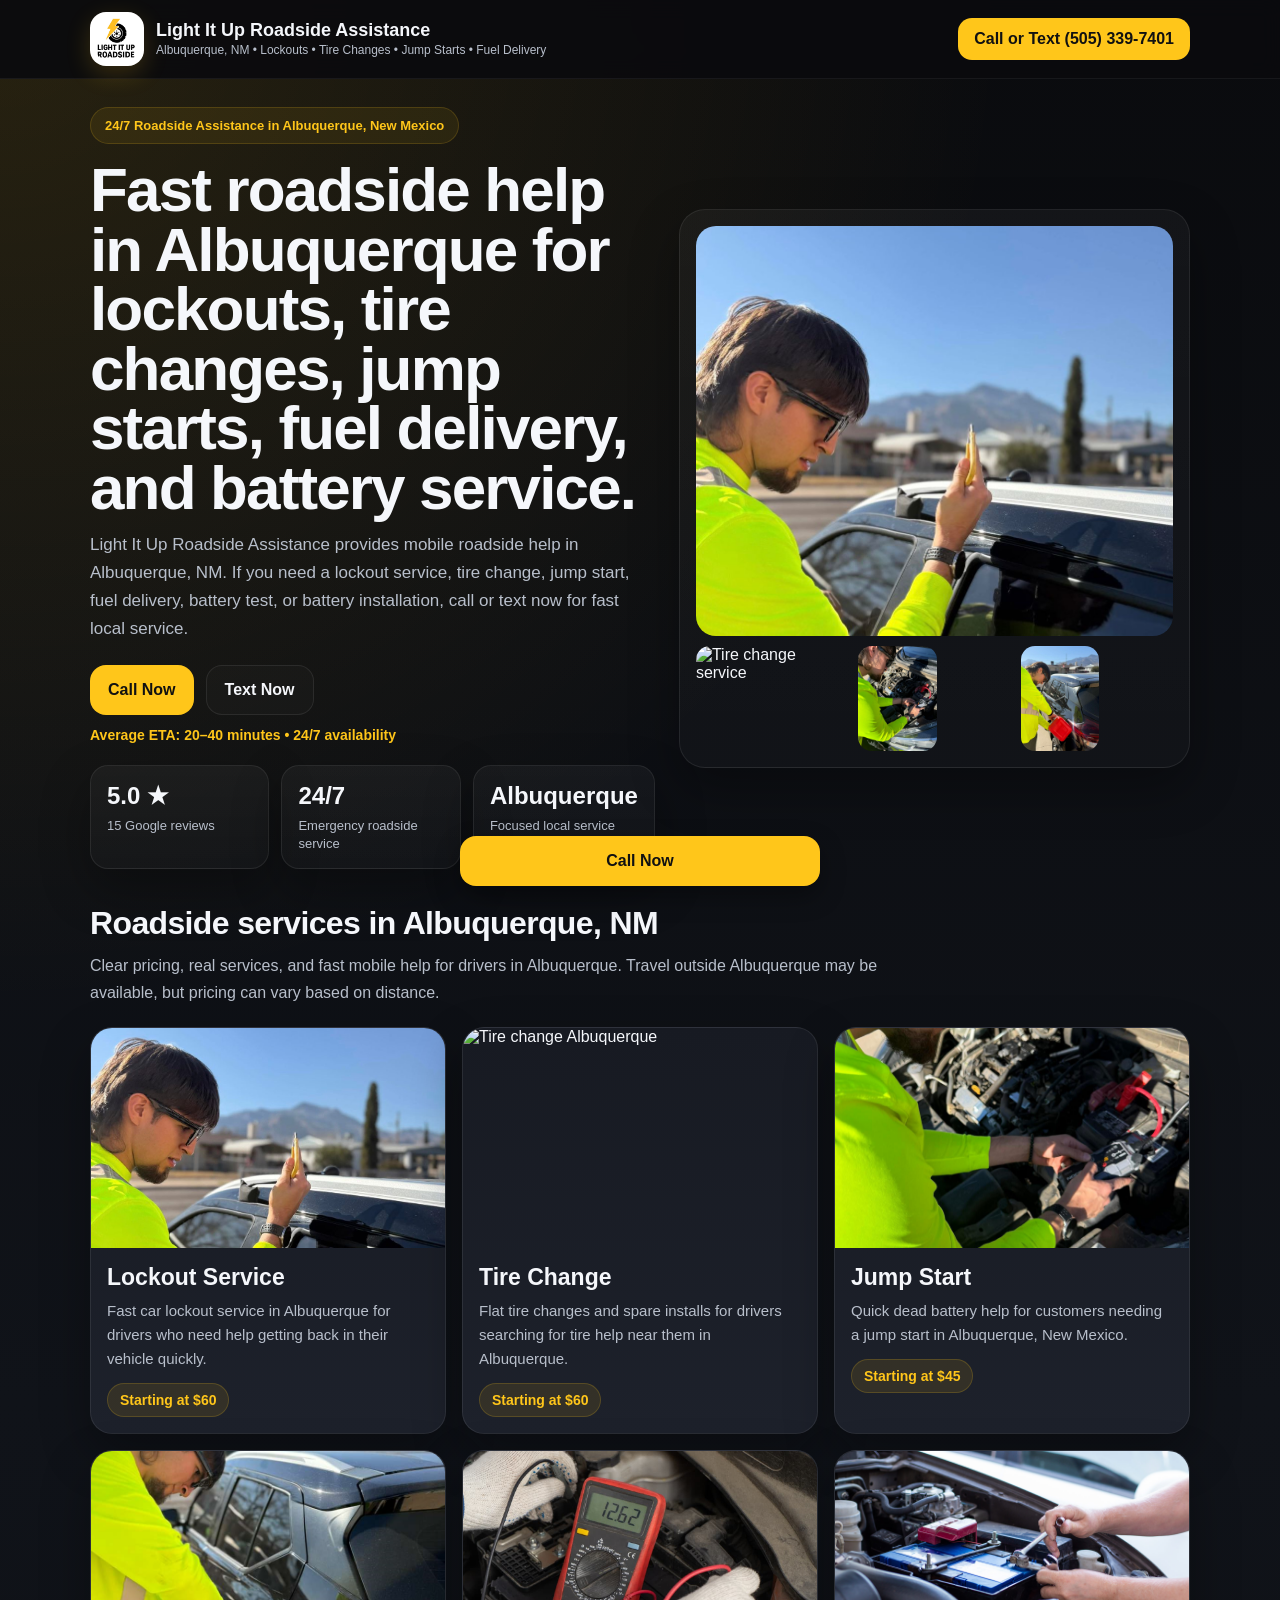
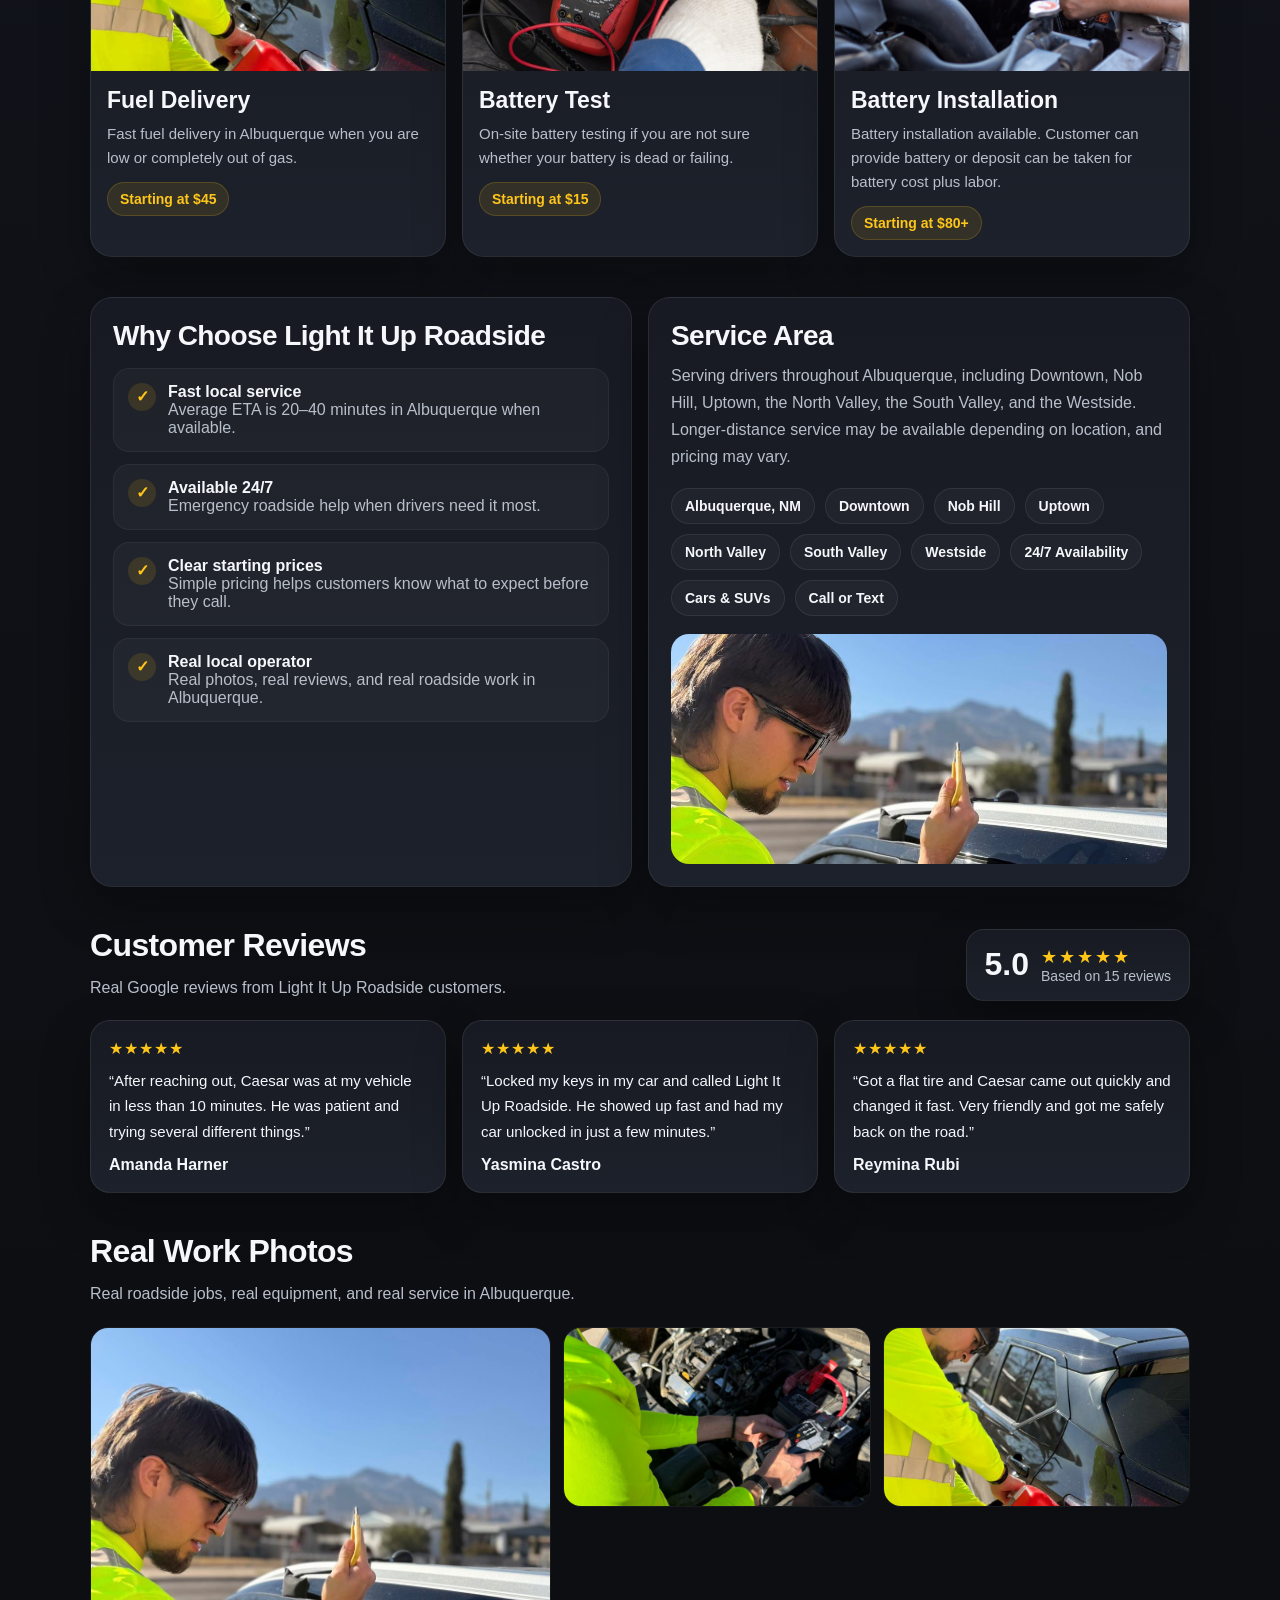
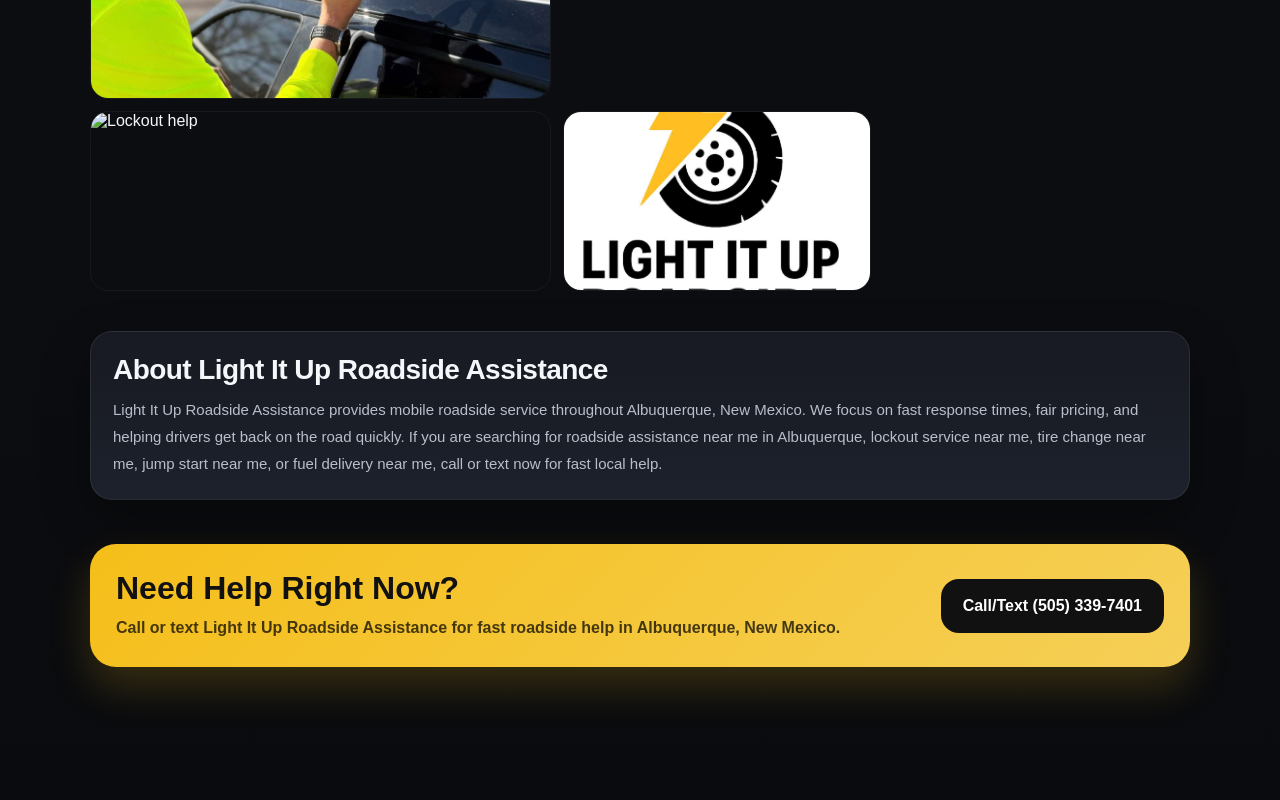
==== commit 93e7feeb: "Rename index-albuquerque.html to index.html" ====
--- a/index.html
+++ b/index.html
@@ -1,798 +1,825 @@
-<!DOCTYPE html>
-<html lang="en">
-<head>
-  <meta charset="UTF-8" />
-  <meta name="viewport" content="width=device-width, initial-scale=1.0" />
-  <title>Roadside Assistance El Paso TX | Lockouts, Tire Changes, Jump Starts</title>
-  <meta name="description" content="Light It Up Roadside Assistance provides 24/7 roadside assistance in El Paso, TX. Lockouts, tire changes, jump starts, fuel delivery, battery testing, and battery installation. Call or text now." />
-  <meta name="keywords" content="roadside assistance El Paso TX, lockout service El Paso, tire change El Paso, jump start El Paso, fuel delivery El Paso, roadside assistance near me El Paso" />
-
-  <style>
-    :root {
-      --bg: #0d0f13;
-      --panel: #171a22;
-      --panel-2: #1d212b;
-      --text: #f5f7fb;
-      --muted: #b8bfcb;
-      --yellow: #ffc61a;
-      --yellow-dark: #e5b000;
-      --line: rgba(255,255,255,.08);
-      --shadow: 0 20px 50px rgba(0,0,0,.32);
-      --radius: 22px;
-    }
-
-    * { box-sizing: border-box; }
-
-    html { scroll-behavior: smooth; }
-
-    body {
-      margin: 0;
-      font-family: Arial, sans-serif;
-      background:
-        radial-gradient(circle at top left, rgba(255,198,26,.12), transparent 24%),
-        linear-gradient(180deg, #0a0b0e, #101319 35%, #0a0b0e);
-      color: var(--text);
-    }
-
-    img {
-      max-width: 100%;
-      display: block;
-    }
-
-    a {
-      color: inherit;
-      text-decoration: none;
-    }
-
-    .wrap {
-      width: min(1100px, calc(100% - 24px));
-      margin: 0 auto;
-    }
-
-    .topbar {
-      position: sticky;
-      top: 0;
-      z-index: 1000;
-      background: rgba(10,11,14,.9);
-      backdrop-filter: blur(10px);
-      border-bottom: 1px solid rgba(255,255,255,.06);
-    }
-
-    .nav {
-      display: flex;
-      align-items: center;
-      justify-content: space-between;
-      gap: 14px;
-      padding: 12px 0;
-    }
-
-    .brand {
-      display: flex;
-      align-items: center;
-      gap: 12px;
-      min-width: 0;
-    }
-
-    .brand-logo {
-      width: 54px;
-      height: 54px;
-      border-radius: 16px;
-      object-fit: cover;
-      background: #fff;
-      padding: 6px;
-      box-shadow: 0 8px 24px rgba(255,198,26,.18);
-    }
-
-    .brand-text h1 {
-      margin: 0;
-      font-size: 18px;
-      line-height: 1.1;
-    }
-
-    .brand-text p {
-      margin: 3px 0 0;
-      color: var(--muted);
-      font-size: 12px;
-    }
-
-    .top-cta {
-      background: var(--yellow);
-      color: #111;
-      font-weight: 700;
-      padding: 12px 16px;
-      border-radius: 14px;
-      white-space: nowrap;
-    }
-
-    .hero {
-      padding: 28px 0 16px;
-    }
-
-    .hero-grid {
-      display: grid;
-      grid-template-columns: 1.05fr .95fr;
-      gap: 24px;
-      align-items: center;
-    }
-
-    .eyebrow {
-      display: inline-block;
-      color: var(--yellow);
-      background: rgba(255,198,26,.08);
-      border: 1px solid rgba(255,198,26,.16);
-      border-radius: 999px;
-      padding: 10px 14px;
-      font-size: 13px;
-      font-weight: 700;
-    }
-
-    .hero h2 {
-      margin: 16px 0 14px;
-      font-size: clamp(34px, 6vw, 62px);
-      line-height: .96;
-      letter-spacing: -0.03em;
-    }
-
-    .hero p {
-      margin: 0;
-      color: var(--muted);
-      font-size: 17px;
-      line-height: 1.65;
-    }
-
-    .hero-actions {
-      display: flex;
-      gap: 12px;
-      flex-wrap: wrap;
-      margin-top: 22px;
-    }
-
-    .btn {
-      display: inline-flex;
-      align-items: center;
-      justify-content: center;
-      padding: 15px 18px;
-      border-radius: 16px;
-      font-weight: 700;
-    }
-
-    .btn-primary {
-      background: var(--yellow);
-      color: #111;
-    }
-
-    .btn-secondary {
-      border: 1px solid var(--line);
-      background: rgba(255,255,255,.02);
-    }
-
-    .eta {
-      margin-top: 12px;
-      color: var(--yellow);
-      font-size: 14px;
-      font-weight: 700;
-    }
-
-    .hero-stats {
-      display: grid;
-      grid-template-columns: repeat(3,1fr);
-      gap: 12px;
-      margin-top: 22px;
-    }
-
-    .stat {
-      background: linear-gradient(180deg, rgba(255,255,255,.04), rgba(255,255,255,.02));
-      border: 1px solid var(--line);
-      border-radius: 18px;
-      padding: 16px;
-      box-shadow: var(--shadow);
-    }
-
-    .stat strong {
-      display: block;
-      font-size: 24px;
-      margin-bottom: 6px;
-    }
-
-    .stat span {
-      color: var(--muted);
-      font-size: 13px;
-    }
-
-    .hero-card {
-      background: linear-gradient(180deg, rgba(255,255,255,.04), rgba(255,255,255,.02));
-      border: 1px solid var(--line);
-      border-radius: 26px;
-      padding: 16px;
-      box-shadow: var(--shadow);
-    }
-
-    .hero-main {
-      width: 100%;
-      height: 410px;
-      object-fit: cover;
-      object-position: center;
-      border-radius: 20px;
-    }
-
-    .mini-grid {
-      display: grid;
-      grid-template-columns: repeat(3,1fr);
-      gap: 10px;
-      margin-top: 10px;
-    }
-
-    .mini-grid img {
-      height: 105px;
-      object-fit: cover;
-      border-radius: 14px;
-    }
-
-    .section {
-      padding: 20px 0;
-    }
-
-    .section-title {
-      font-size: 32px;
-      margin: 0 0 10px;
-      letter-spacing: -0.02em;
-    }
-
-    .section-copy {
-      color: var(--muted);
-      line-height: 1.7;
-      margin: 0 0 20px;
-      max-width: 820px;
-    }
-
-    .services {
-      display: grid;
-      grid-template-columns: repeat(3,1fr);
-      gap: 16px;
-    }
-
-    .service {
-      background: linear-gradient(180deg, var(--panel), var(--panel-2));
-      border: 1px solid var(--line);
-      border-radius: var(--radius);
-      overflow: hidden;
-      box-shadow: var(--shadow);
-    }
-
-    .service img {
-      width: 100%;
-      height: 220px;
-      object-fit: cover;
-    }
-
-    .service-body {
-      padding: 16px;
-    }
-
-    .service h3 {
-      margin: 0 0 8px;
-      font-size: 23px;
-    }
-
-    .service p {
-      margin: 0 0 12px;
-      color: var(--muted);
-      line-height: 1.6;
-      font-size: 15px;
-    }
-
-    .price {
-      display: inline-block;
-      padding: 8px 12px;
-      border-radius: 999px;
-      background: rgba(255,198,26,.10);
-      color: var(--yellow);
-      border: 1px solid rgba(255,198,26,.18);
-      font-weight: 700;
-      font-size: 14px;
-    }
-
-    .split {
-      display: grid;
-      grid-template-columns: 1fr 1fr;
-      gap: 16px;
-    }
-
-    .panel {
-      background: linear-gradient(180deg, var(--panel), var(--panel-2));
-      border: 1px solid var(--line);
-      border-radius: var(--radius);
-      padding: 22px;
-      box-shadow: var(--shadow);
-    }
-
-    .checks {
-      display: grid;
-      gap: 12px;
-      margin-top: 16px;
-    }
-
-    .check {
-      display: flex;
-      gap: 12px;
-      align-items: flex-start;
-      background: rgba(255,255,255,.03);
-      border: 1px solid rgba(255,255,255,.05);
-      border-radius: 16px;
-      padding: 14px;
-    }
-
-    .tick {
-      min-width: 28px;
-      height: 28px;
-      border-radius: 999px;
-      display: grid;
-      place-items: center;
-      background: rgba(255,198,26,.12);
-      color: var(--yellow);
-      font-weight: 700;
-    }
-
-    .areas {
-      display: flex;
-      flex-wrap: wrap;
-      gap: 10px;
-      margin: 18px 0;
-    }
-
-    .pill {
-      padding: 9px 13px;
-      border-radius: 999px;
-      background: rgba(255,255,255,.03);
-      border: 1px solid var(--line);
-      font-size: 14px;
-      font-weight: 700;
-    }
-
-    .reviews-head {
-      display: flex;
-      justify-content: space-between;
-      align-items: center;
-      gap: 16px;
-      flex-wrap: wrap;
-      margin-bottom: 18px;
-    }
-
-    .rating-box {
-      background: linear-gradient(180deg, var(--panel), var(--panel-2));
-      border: 1px solid var(--line);
-      border-radius: 18px;
-      padding: 16px 18px;
-      box-shadow: var(--shadow);
-      display: flex;
-      align-items: center;
-      gap: 12px;
-    }
-
-    .rating-number {
-      font-size: 32px;
-      font-weight: 700;
-    }
-
-    .stars {
-      color: var(--yellow);
-      letter-spacing: 2px;
-      font-size: 18px;
-    }
-
-    .reviews {
-      display: grid;
-      grid-template-columns: repeat(3,1fr);
-      gap: 16px;
-    }
-
-    .review {
-      background: linear-gradient(180deg, var(--panel), var(--panel-2));
-      border: 1px solid var(--line);
-      border-radius: 20px;
-      padding: 18px;
-      box-shadow: var(--shadow);
-    }
-
-    .review .stars-line {
-      color: var(--yellow);
-      margin-bottom: 10px;
-      letter-spacing: 1px;
-    }
-
-    .review p {
-      margin: 0 0 12px;
-      line-height: 1.7;
-      font-size: 15px;
-    }
-
-    .review strong {
-      display: block;
-    }
-
-    .gallery {
-      display: grid;
-      grid-template-columns: 1.2fr .8fr .8fr;
-      gap: 12px;
-    }
-
-    .gallery img {
-      width: 100%;
-      height: 180px;
-      object-fit: cover;
-      border-radius: 18px;
-      border: 1px solid rgba(255,255,255,.05);
-    }
-
-    .gallery .tall {
-      height: 372px;
-    }
-
-    .cta {
-      margin: 24px 0 48px;
-      background: linear-gradient(135deg, rgba(255,198,26,.96), rgba(255,215,90,.96));
-      color: #111;
-      border-radius: 26px;
-      padding: 26px;
-      display: flex;
-      justify-content: space-between;
-      align-items: center;
-      gap: 20px;
-      box-shadow: 0 20px 40px rgba(255,198,26,.18);
-    }
-
-    .cta h3 {
-      margin: 0 0 8px;
-      font-size: 32px;
-    }
-
-    .cta p {
-      margin: 0;
-      color: rgba(0,0,0,.72);
-      font-weight: 700;
-      line-height: 1.6;
-    }
-
-    .cta a {
-      background: #111;
-      color: #fff;
-      padding: 18px 22px;
-      border-radius: 18px;
-      font-weight: 700;
-      white-space: nowrap;
-    }
-
-    .float-call {
-      position: fixed;
-      bottom: 14px;
-      left: 50%;
-      transform: translateX(-50%);
-      width: calc(100% - 24px);
-      max-width: 360px;
-      z-index: 999;
-      background: var(--yellow);
-      color: #111;
-      padding: 16px 18px;
-      text-align: center;
-      border-radius: 16px;
-      font-weight: 700;
-      box-shadow: 0 10px 24px rgba(0,0,0,.35);
-    }
-
-    .seo-block {
-      color: var(--muted);
-      line-height: 1.8;
-      font-size: 15px;
-    }
-
-    .footer-space {
-      height: 85px;
-    }
-
-    @media (max-width: 960px) {
-      .hero-grid,
-      .split,
-      .services,
-      .reviews {
-        grid-template-columns: 1fr 1fr;
-      }
-
-      .gallery {
-        grid-template-columns: 1fr 1fr;
-      }
-
-      .gallery .tall {
-        height: 220px;
-      }
-    }
-
-    @media (max-width: 760px) {
-      .top-cta {
-        display: none;
-      }
-
-      .hero-grid,
-      .split,
-      .services,
-      .reviews,
-      .gallery,
-      .hero-stats {
-        grid-template-columns: 1fr;
-      }
-
-      .hero-main {
-        height: 300px;
-      }
-
-      .mini-grid img,
-      .gallery img,
-      .gallery .tall {
-        height: 180px;
-      }
-
-      .cta {
-        flex-direction: column;
-        align-items: flex-start;
-      }
-
-      .section-title {
-        font-size: 28px;
-      }
-
-      .brand-text h1 {
-        font-size: 16px;
-      }
-
-      .hero h2 {
-        font-size: 38px;
-      }
-    }
-  </style>
-</head>
-<body>
-
-  <div class="topbar">
-    <div class="wrap nav">
-      <div class="brand">
-        <img class="brand-logo" src="logo.png" alt="Light It Up Roadside logo">
-        <div class="brand-text">
-          <h1>Light It Up Roadside Assistance</h1>
-          <p>El Paso, TX • Lockouts • Tire Changes • Jump Starts • Fuel Delivery</p>
-        </div>
-      </div>
-      <a class="top-cta" href="tel:+19152472969">Call or Text (915) 247-2969</a>
-    </div>
-  </div>
-
-  <main class="wrap">
-
-    <section class="hero">
-      <div class="hero-grid">
-        <div>
-          <div class="eyebrow">24/7 Roadside Assistance in El Paso, Texas</div>
-          <h2>Fast roadside help in El Paso for lockouts, tire changes, jump starts, fuel delivery, and battery service.</h2>
-          <p>
-            Light It Up Roadside Assistance provides mobile roadside help in El Paso, TX.
-            If you need a lockout service, tire change, jump start, fuel delivery, battery test, or battery installation,
-            call or text now for fast local service.
-          </p>
-
-          <div class="hero-actions">
-            <a class="btn btn-primary" href="tel:+19152472969">Call Now</a>
-            <a class="btn btn-secondary" href="sms:+19152472969">Text Now</a>
-          </div>
-
-          <div class="eta">Average ETA: 20–40 minutes • 24/7 availability</div>
-
-          <div class="hero-stats">
-            <div class="stat">
-              <strong>5.0 ★</strong>
-              <span>15 Google reviews</span>
-            </div>
-            <div class="stat">
-              <strong>24/7</strong>
-              <span>Emergency roadside service</span>
-            </div>
-            <div class="stat">
-              <strong>El Paso</strong>
-              <span>Focused local service area</span>
-            </div>
-          </div>
-        </div>
-
-        <div class="hero-card">
-          <img class="hero-main" src="tire.png">
-          <div class="mini-grid">
-            <img src="lock.png" alt="Tire change service">
-            <img src="jump.png" alt="Jump start service">
-            <img src="fuel.png" alt="Fuel delivery service">
-          </div>
-        </div>
-      </div>
-    </section>
-
-    <section class="section" id="services">
-      <h3 class="section-title">Roadside services in El Paso, TX</h3>
-      <p class="section-copy">
-        Clear pricing, real services, and fast mobile help for drivers in El Paso.
-        Travel outside El Paso may be available, but pricing can vary based on distance.
-      </p>
-
-      <div class="services">
-        <div class="service">
-          <img src="tire.png" alt="Lockout service El Paso">
-          <div class="service-body">
-            <h3>Lockout Service</h3>
-            <p>Fast car lockout service in El Paso for drivers who need help getting back in their vehicle quickly.</p>
-            <span class="price">Starting at $60</span>
-          </div>
-        </div>
-
-        <div class="service">
-          <img src="lock.png" alt="Tire change El Paso">
-          <div class="service-body">
-            <h3>Tire Change</h3>
-            <p>Flat tire changes and spare installs for drivers searching for tire help near them in El Paso.</p>
-            <span class="price">Starting at $60</span>
-          </div>
-        </div>
-
-        <div class="service">
-          <img src="jump.png" alt="Jump start El Paso">
-          <div class="service-body">
-            <h3>Jump Start</h3>
-            <p>Quick dead battery help for customers needing a jump start in El Paso, Texas.</p>
-            <span class="price">Starting at $45</span>
-          </div>
-        </div>
-
-        <div class="service">
-          <img src="fuel.png" alt="Fuel delivery El Paso">
-          <div class="service-body">
-            <h3>Fuel Delivery</h3>
-            <p>Fast fuel delivery in El Paso when you are low or completely out of gas.</p>
-            <span class="price">Starting at $45</span>
-          </div>
-        </div>
-
-        <div class="service">
-          <img src="battery tester.jpg" alt="Battery test El Paso">
-          <div class="service-body">
-            <h3>Battery Test</h3>
-            <p>On-site battery testing if you are not sure whether your battery is dead or failing.</p>
-            <span class="price">Starting at $15</span>
-          </div>
-        </div>
-
-        <div class="service">
-          <img src="install.jpeg" alt="Battery installation El Paso">
-          <div class="service-body">
-            <h3>Battery Installation</h3>
-            <p>Battery installation available. Customer can provide battery or deposit can be taken for battery cost plus labor.</p>
-            <span class="price">Starting at $80+</span>
-          </div>
-        </div>
-      </div>
-    </section>
-
-    <section class="section">
-      <div class="split">
-        <div class="panel">
-          <h3 class="section-title" style="font-size:28px;">Why Choose Light It Up Roadside</h3>
-          <div class="checks">
-            <div class="check">
-              <div class="tick">✓</div>
-              <div><strong>Fast local service</strong><br><span style="color:var(--muted);">Average ETA is 20–40 minutes in El Paso when available.</span></div>
-            </div>
-            <div class="check">
-              <div class="tick">✓</div>
-              <div><strong>Available 24/7</strong><br><span style="color:var(--muted);">Emergency roadside help when drivers need it most.</span></div>
-            </div>
-            <div class="check">
-              <div class="tick">✓</div>
-              <div><strong>Clear starting prices</strong><br><span style="color:var(--muted);">Simple pricing helps customers know what to expect before they call.</span></div>
-            </div>
-            <div class="check">
-              <div class="tick">✓</div>
-              <div><strong>Real local operator</strong><br><span style="color:var(--muted);">Real photos, real reviews, and real roadside work in El Paso.</span></div>
-            </div>
-          </div>
-        </div>
-
-        <div class="panel">
-          <h3 class="section-title" style="font-size:28px;">Service Area</h3>
-          <p class="section-copy" style="margin-bottom:10px;">
-            Serving drivers in El Paso, Texas. Longer-distance service may be available depending on location, and pricing may vary.
-          </p>
-          <div class="areas">
-            <div class="pill">El Paso, TX</div>
-            <div class="pill">24/7 Availability</div>
-            <div class="pill">Cars & SUVs</div>
-            <div class="pill">Call or Text</div>
-          </div>
-          <img style="border-radius:18px; height:230px; width:100%; object-fit:cover;" src="tire.png" alt="Roadside service in El Paso">
-        </div>
-      </div>
-    </section>
-
-    <section class="section">
-      <div class="reviews-head">
-        <div>
-          <h3 class="section-title">Customer Reviews</h3>
-          <p class="section-copy" style="margin-bottom:0;">
-            Real Google reviews from customers in El Paso.
-          </p>
-        </div>
-
-        <div class="rating-box">
-          <div class="rating-number">5.0</div>
-          <div>
-            <div class="stars">★★★★★</div>
-            <div style="color:var(--muted); font-size:14px;">Based on 15 reviews</div>
-          </div>
-        </div>
-      </div>
-
-      <div class="reviews">
-        <div class="review">
-          <div class="stars-line">★★★★★</div>
-          <p>“After reaching out, Caesar was at my vehicle in less than 10 minutes. He was patient and trying several different things.”</p>
-          <strong>Amanda Harner</strong>
-        </div>
-
-        <div class="review">
-          <div class="stars-line">★★★★★</div>
-          <p>“Locked my keys in my car and called Light It Up Roadside. He showed up fast and had my car unlocked in just a few minutes.”</p>
-          <strong>Yasmina Castro</strong>
-        </div>
-
-        <div class="review">
-          <div class="stars-line">★★★★★</div>
-          <p>“Got a flat tire and Caesar came out quickly and changed it fast. Very friendly and got me safely back on the road.”</p>
-          <strong>Reymina Rubi</strong>
-        </div>
-      </div>
-    </section>
-
-    <section class="section">
-      <h3 class="section-title">Real Work Photos</h3>
-      <p class="section-copy">
-        Real roadside jobs, real equipment, and real service in El Paso.
-      </p>
-
-      <div class="gallery">
-        <img class="tall" src="tire.png" alt="Tire service">
-        <img src="jump.png" alt="Jump start">
-        <img src="fuel.png" alt="Fuel delivery">
-        <img src="lock.png" alt="Lockout help">
-        <img src="logo.png" alt="Light It Up Roadside logo">
-      </div>
-    </section>
-
-    <section class="section">
-      <div class="panel">
-        <h3 class="section-title" style="font-size:28px;">About Light It Up Roadside Assistance</h3>
-        <div class="seo-block">
-          Light It Up Roadside Assistance is a local roadside service based in El Paso, Texas.
-          We focus on fast response times, fair pricing, and helping drivers get back on the road quickly.
-          If you are searching for roadside assistance near me in El Paso, lockout service near me, tire change near me,
-          jump start near me, or fuel delivery near me, call or text now for fast local help.
-        </div>
-      </div>
-    </section>
-
-    <section class="cta">
-      <div>
-        <h3>Need Help Right Now?</h3>
-        <p>Call or text Light It Up Roadside Assistance for fast roadside help in El Paso, Texas.</p>
-      </div>
-      <a href="tel:+19152472969">Call/Text (915) 247-2969</a>
-    </section>
-
-    <div class="footer-space"></div>
-  </main>
-
-  <a class="float-call" href="tel:+19152472969">Call Now</a>
-
-</body>
-</html>
+<!DOCTYPE html>
+<html lang="en">
+<head>
+  <meta charset="UTF-8" />
+  <meta name="viewport" content="width=device-width, initial-scale=1.0" />
+  <title>Roadside Assistance Albuquerque NM | Lockouts, Tire Changes & Jump Starts</title>
+  <meta name="description" content="Light It Up Roadside Assistance provides fast mobile roadside help in Albuquerque, NM. Call or text for car lockouts, tire changes, jump starts, fuel delivery, battery testing, and battery installation." />
+  <meta name="keywords" content="roadside assistance Albuquerque NM, car lockout Albuquerque, tire change Albuquerque, jump start Albuquerque, fuel delivery Albuquerque, roadside assistance near me Albuquerque" />
+
+  <script type="application/ld+json">
+  {
+    "@context": "https://schema.org",
+    "@type": "AutomotiveBusiness",
+    "name": "Light It Up Roadside Assistance",
+    "telephone": "+1-505-339-7401",
+    "description": "Mobile roadside assistance serving Albuquerque, New Mexico, including car lockouts, tire changes, jump starts, fuel delivery, battery testing, and battery installation.",
+    "areaServed": [
+      "Albuquerque, New Mexico",
+      "Nob Hill, Albuquerque",
+      "Downtown Albuquerque",
+      "North Valley, Albuquerque",
+      "South Valley, New Mexico",
+      "Westside Albuquerque",
+      "Uptown Albuquerque"
+    ],
+    "openingHours": "Mo-Su 00:00-23:59",
+    "priceRange": "$$"
+  }
+  </script>
+
+  <style>
+    :root {
+      --bg: #0d0f13;
+      --panel: #171a22;
+      --panel-2: #1d212b;
+      --text: #f5f7fb;
+      --muted: #b8bfcb;
+      --yellow: #ffc61a;
+      --yellow-dark: #e5b000;
+      --line: rgba(255,255,255,.08);
+      --shadow: 0 20px 50px rgba(0,0,0,.32);
+      --radius: 22px;
+    }
+
+    * { box-sizing: border-box; }
+
+    html { scroll-behavior: smooth; }
+
+    body {
+      margin: 0;
+      font-family: Arial, sans-serif;
+      background:
+        radial-gradient(circle at top left, rgba(255,198,26,.12), transparent 24%),
+        linear-gradient(180deg, #0a0b0e, #101319 35%, #0a0b0e);
+      color: var(--text);
+    }
+
+    img {
+      max-width: 100%;
+      display: block;
+    }
+
+    a {
+      color: inherit;
+      text-decoration: none;
+    }
+
+    .wrap {
+      width: min(1100px, calc(100% - 24px));
+      margin: 0 auto;
+    }
+
+    .topbar {
+      position: sticky;
+      top: 0;
+      z-index: 1000;
+      background: rgba(10,11,14,.9);
+      backdrop-filter: blur(10px);
+      border-bottom: 1px solid rgba(255,255,255,.06);
+    }
+
+    .nav {
+      display: flex;
+      align-items: center;
+      justify-content: space-between;
+      gap: 14px;
+      padding: 12px 0;
+    }
+
+    .brand {
+      display: flex;
+      align-items: center;
+      gap: 12px;
+      min-width: 0;
+    }
+
+    .brand-logo {
+      width: 54px;
+      height: 54px;
+      border-radius: 16px;
+      object-fit: cover;
+      background: #fff;
+      padding: 6px;
+      box-shadow: 0 8px 24px rgba(255,198,26,.18);
+    }
+
+    .brand-text h1 {
+      margin: 0;
+      font-size: 18px;
+      line-height: 1.1;
+    }
+
+    .brand-text p {
+      margin: 3px 0 0;
+      color: var(--muted);
+      font-size: 12px;
+    }
+
+    .top-cta {
+      background: var(--yellow);
+      color: #111;
+      font-weight: 700;
+      padding: 12px 16px;
+      border-radius: 14px;
+      white-space: nowrap;
+    }
+
+    .hero {
+      padding: 28px 0 16px;
+    }
+
+    .hero-grid {
+      display: grid;
+      grid-template-columns: 1.05fr .95fr;
+      gap: 24px;
+      align-items: center;
+    }
+
+    .eyebrow {
+      display: inline-block;
+      color: var(--yellow);
+      background: rgba(255,198,26,.08);
+      border: 1px solid rgba(255,198,26,.16);
+      border-radius: 999px;
+      padding: 10px 14px;
+      font-size: 13px;
+      font-weight: 700;
+    }
+
+    .hero h2 {
+      margin: 16px 0 14px;
+      font-size: clamp(34px, 6vw, 62px);
+      line-height: .96;
+      letter-spacing: -0.03em;
+    }
+
+    .hero p {
+      margin: 0;
+      color: var(--muted);
+      font-size: 17px;
+      line-height: 1.65;
+    }
+
+    .hero-actions {
+      display: flex;
+      gap: 12px;
+      flex-wrap: wrap;
+      margin-top: 22px;
+    }
+
+    .btn {
+      display: inline-flex;
+      align-items: center;
+      justify-content: center;
+      padding: 15px 18px;
+      border-radius: 16px;
+      font-weight: 700;
+    }
+
+    .btn-primary {
+      background: var(--yellow);
+      color: #111;
+    }
+
+    .btn-secondary {
+      border: 1px solid var(--line);
+      background: rgba(255,255,255,.02);
+    }
+
+    .eta {
+      margin-top: 12px;
+      color: var(--yellow);
+      font-size: 14px;
+      font-weight: 700;
+    }
+
+    .hero-stats {
+      display: grid;
+      grid-template-columns: repeat(3,1fr);
+      gap: 12px;
+      margin-top: 22px;
+    }
+
+    .stat {
+      background: linear-gradient(180deg, rgba(255,255,255,.04), rgba(255,255,255,.02));
+      border: 1px solid var(--line);
+      border-radius: 18px;
+      padding: 16px;
+      box-shadow: var(--shadow);
+    }
+
+    .stat strong {
+      display: block;
+      font-size: 24px;
+      margin-bottom: 6px;
+    }
+
+    .stat span {
+      color: var(--muted);
+      font-size: 13px;
+    }
+
+    .hero-card {
+      background: linear-gradient(180deg, rgba(255,255,255,.04), rgba(255,255,255,.02));
+      border: 1px solid var(--line);
+      border-radius: 26px;
+      padding: 16px;
+      box-shadow: var(--shadow);
+    }
+
+    .hero-main {
+      width: 100%;
+      height: 410px;
+      object-fit: cover;
+      object-position: center;
+      border-radius: 20px;
+    }
+
+    .mini-grid {
+      display: grid;
+      grid-template-columns: repeat(3,1fr);
+      gap: 10px;
+      margin-top: 10px;
+    }
+
+    .mini-grid img {
+      height: 105px;
+      object-fit: cover;
+      border-radius: 14px;
+    }
+
+    .section {
+      padding: 20px 0;
+    }
+
+    .section-title {
+      font-size: 32px;
+      margin: 0 0 10px;
+      letter-spacing: -0.02em;
+    }
+
+    .section-copy {
+      color: var(--muted);
+      line-height: 1.7;
+      margin: 0 0 20px;
+      max-width: 820px;
+    }
+
+    .services {
+      display: grid;
+      grid-template-columns: repeat(3,1fr);
+      gap: 16px;
+    }
+
+    .service {
+      background: linear-gradient(180deg, var(--panel), var(--panel-2));
+      border: 1px solid var(--line);
+      border-radius: var(--radius);
+      overflow: hidden;
+      box-shadow: var(--shadow);
+    }
+
+    .service img {
+      width: 100%;
+      height: 220px;
+      object-fit: cover;
+    }
+
+    .service-body {
+      padding: 16px;
+    }
+
+    .service h3 {
+      margin: 0 0 8px;
+      font-size: 23px;
+    }
+
+    .service p {
+      margin: 0 0 12px;
+      color: var(--muted);
+      line-height: 1.6;
+      font-size: 15px;
+    }
+
+    .price {
+      display: inline-block;
+      padding: 8px 12px;
+      border-radius: 999px;
+      background: rgba(255,198,26,.10);
+      color: var(--yellow);
+      border: 1px solid rgba(255,198,26,.18);
+      font-weight: 700;
+      font-size: 14px;
+    }
+
+    .split {
+      display: grid;
+      grid-template-columns: 1fr 1fr;
+      gap: 16px;
+    }
+
+    .panel {
+      background: linear-gradient(180deg, var(--panel), var(--panel-2));
+      border: 1px solid var(--line);
+      border-radius: var(--radius);
+      padding: 22px;
+      box-shadow: var(--shadow);
+    }
+
+    .checks {
+      display: grid;
+      gap: 12px;
+      margin-top: 16px;
+    }
+
+    .check {
+      display: flex;
+      gap: 12px;
+      align-items: flex-start;
+      background: rgba(255,255,255,.03);
+      border: 1px solid rgba(255,255,255,.05);
+      border-radius: 16px;
+      padding: 14px;
+    }
+
+    .tick {
+      min-width: 28px;
+      height: 28px;
+      border-radius: 999px;
+      display: grid;
+      place-items: center;
+      background: rgba(255,198,26,.12);
+      color: var(--yellow);
+      font-weight: 700;
+    }
+
+    .areas {
+      display: flex;
+      flex-wrap: wrap;
+      gap: 10px;
+      margin: 18px 0;
+    }
+
+    .pill {
+      padding: 9px 13px;
+      border-radius: 999px;
+      background: rgba(255,255,255,.03);
+      border: 1px solid var(--line);
+      font-size: 14px;
+      font-weight: 700;
+    }
+
+    .reviews-head {
+      display: flex;
+      justify-content: space-between;
+      align-items: center;
+      gap: 16px;
+      flex-wrap: wrap;
+      margin-bottom: 18px;
+    }
+
+    .rating-box {
+      background: linear-gradient(180deg, var(--panel), var(--panel-2));
+      border: 1px solid var(--line);
+      border-radius: 18px;
+      padding: 16px 18px;
+      box-shadow: var(--shadow);
+      display: flex;
+      align-items: center;
+      gap: 12px;
+    }
+
+    .rating-number {
+      font-size: 32px;
+      font-weight: 700;
+    }
+
+    .stars {
+      color: var(--yellow);
+      letter-spacing: 2px;
+      font-size: 18px;
+    }
+
+    .reviews {
+      display: grid;
+      grid-template-columns: repeat(3,1fr);
+      gap: 16px;
+    }
+
+    .review {
+      background: linear-gradient(180deg, var(--panel), var(--panel-2));
+      border: 1px solid var(--line);
+      border-radius: 20px;
+      padding: 18px;
+      box-shadow: var(--shadow);
+    }
+
+    .review .stars-line {
+      color: var(--yellow);
+      margin-bottom: 10px;
+      letter-spacing: 1px;
+    }
+
+    .review p {
+      margin: 0 0 12px;
+      line-height: 1.7;
+      font-size: 15px;
+    }
+
+    .review strong {
+      display: block;
+    }
+
+    .gallery {
+      display: grid;
+      grid-template-columns: 1.2fr .8fr .8fr;
+      gap: 12px;
+    }
+
+    .gallery img {
+      width: 100%;
+      height: 180px;
+      object-fit: cover;
+      border-radius: 18px;
+      border: 1px solid rgba(255,255,255,.05);
+    }
+
+    .gallery .tall {
+      height: 372px;
+    }
+
+    .cta {
+      margin: 24px 0 48px;
+      background: linear-gradient(135deg, rgba(255,198,26,.96), rgba(255,215,90,.96));
+      color: #111;
+      border-radius: 26px;
+      padding: 26px;
+      display: flex;
+      justify-content: space-between;
+      align-items: center;
+      gap: 20px;
+      box-shadow: 0 20px 40px rgba(255,198,26,.18);
+    }
+
+    .cta h3 {
+      margin: 0 0 8px;
+      font-size: 32px;
+    }
+
+    .cta p {
+      margin: 0;
+      color: rgba(0,0,0,.72);
+      font-weight: 700;
+      line-height: 1.6;
+    }
+
+    .cta a {
+      background: #111;
+      color: #fff;
+      padding: 18px 22px;
+      border-radius: 18px;
+      font-weight: 700;
+      white-space: nowrap;
+    }
+
+    .float-call {
+      position: fixed;
+      bottom: 14px;
+      left: 50%;
+      transform: translateX(-50%);
+      width: calc(100% - 24px);
+      max-width: 360px;
+      z-index: 999;
+      background: var(--yellow);
+      color: #111;
+      padding: 16px 18px;
+      text-align: center;
+      border-radius: 16px;
+      font-weight: 700;
+      box-shadow: 0 10px 24px rgba(0,0,0,.35);
+    }
+
+    .seo-block {
+      color: var(--muted);
+      line-height: 1.8;
+      font-size: 15px;
+    }
+
+    .footer-space {
+      height: 85px;
+    }
+
+    @media (max-width: 960px) {
+      .hero-grid,
+      .split,
+      .services,
+      .reviews {
+        grid-template-columns: 1fr 1fr;
+      }
+
+      .gallery {
+        grid-template-columns: 1fr 1fr;
+      }
+
+      .gallery .tall {
+        height: 220px;
+      }
+    }
+
+    @media (max-width: 760px) {
+      .top-cta {
+        display: none;
+      }
+
+      .hero-grid,
+      .split,
+      .services,
+      .reviews,
+      .gallery,
+      .hero-stats {
+        grid-template-columns: 1fr;
+      }
+
+      .hero-main {
+        height: 300px;
+      }
+
+      .mini-grid img,
+      .gallery img,
+      .gallery .tall {
+        height: 180px;
+      }
+
+      .cta {
+        flex-direction: column;
+        align-items: flex-start;
+      }
+
+      .section-title {
+        font-size: 28px;
+      }
+
+      .brand-text h1 {
+        font-size: 16px;
+      }
+
+      .hero h2 {
+        font-size: 38px;
+      }
+    }
+  </style>
+</head>
+<body>
+
+  <div class="topbar">
+    <div class="wrap nav">
+      <div class="brand">
+        <img class="brand-logo" src="logo.png" alt="Light It Up Roadside logo">
+        <div class="brand-text">
+          <h1>Light It Up Roadside Assistance</h1>
+          <p>Albuquerque, NM • Lockouts • Tire Changes • Jump Starts • Fuel Delivery</p>
+        </div>
+      </div>
+      <a class="top-cta" href="tel:+15053397401">Call or Text (505) 339-7401</a>
+    </div>
+  </div>
+
+  <main class="wrap">
+
+    <section class="hero">
+      <div class="hero-grid">
+        <div>
+          <div class="eyebrow">24/7 Roadside Assistance in Albuquerque, New Mexico</div>
+          <h2>Fast roadside help in Albuquerque for lockouts, tire changes, jump starts, fuel delivery, and battery service.</h2>
+          <p>
+            Light It Up Roadside Assistance provides mobile roadside help in Albuquerque, NM.
+            If you need a lockout service, tire change, jump start, fuel delivery, battery test, or battery installation,
+            call or text now for fast local service.
+          </p>
+
+          <div class="hero-actions">
+            <a class="btn btn-primary" href="tel:+15053397401">Call Now</a>
+            <a class="btn btn-secondary" href="sms:+15053397401">Text Now</a>
+          </div>
+
+          <div class="eta">Average ETA: 20–40 minutes • 24/7 availability</div>
+
+          <div class="hero-stats">
+            <div class="stat">
+              <strong>5.0 ★</strong>
+              <span>15 Google reviews</span>
+            </div>
+            <div class="stat">
+              <strong>24/7</strong>
+              <span>Emergency roadside service</span>
+            </div>
+            <div class="stat">
+              <strong>Albuquerque</strong>
+              <span>Focused local service area</span>
+            </div>
+          </div>
+        </div>
+
+        <div class="hero-card">
+          <img class="hero-main" src="tire.png">
+          <div class="mini-grid">
+            <img src="lock.png" alt="Tire change service">
+            <img src="jump.png" alt="Jump start service">
+            <img src="fuel.png" alt="Fuel delivery service">
+          </div>
+        </div>
+      </div>
+    </section>
+
+    <section class="section" id="services">
+      <h3 class="section-title">Roadside services in Albuquerque, NM</h3>
+      <p class="section-copy">
+        Clear pricing, real services, and fast mobile help for drivers in Albuquerque.
+        Travel outside Albuquerque may be available, but pricing can vary based on distance.
+      </p>
+
+      <div class="services">
+        <div class="service">
+          <img src="tire.png" alt="Lockout service Albuquerque">
+          <div class="service-body">
+            <h3>Lockout Service</h3>
+            <p>Fast car lockout service in Albuquerque for drivers who need help getting back in their vehicle quickly.</p>
+            <span class="price">Starting at $60</span>
+          </div>
+        </div>
+
+        <div class="service">
+          <img src="lock.png" alt="Tire change Albuquerque">
+          <div class="service-body">
+            <h3>Tire Change</h3>
+            <p>Flat tire changes and spare installs for drivers searching for tire help near them in Albuquerque.</p>
+            <span class="price">Starting at $60</span>
+          </div>
+        </div>
+
+        <div class="service">
+          <img src="jump.png" alt="Jump start Albuquerque">
+          <div class="service-body">
+            <h3>Jump Start</h3>
+            <p>Quick dead battery help for customers needing a jump start in Albuquerque, New Mexico.</p>
+            <span class="price">Starting at $45</span>
+          </div>
+        </div>
+
+        <div class="service">
+          <img src="fuel.png" alt="Fuel delivery Albuquerque">
+          <div class="service-body">
+            <h3>Fuel Delivery</h3>
+            <p>Fast fuel delivery in Albuquerque when you are low or completely out of gas.</p>
+            <span class="price">Starting at $45</span>
+          </div>
+        </div>
+
+        <div class="service">
+          <img src="battery tester.jpg" alt="Battery test Albuquerque">
+          <div class="service-body">
+            <h3>Battery Test</h3>
+            <p>On-site battery testing if you are not sure whether your battery is dead or failing.</p>
+            <span class="price">Starting at $15</span>
+          </div>
+        </div>
+
+        <div class="service">
+          <img src="install.jpeg" alt="Battery installation Albuquerque">
+          <div class="service-body">
+            <h3>Battery Installation</h3>
+            <p>Battery installation available. Customer can provide battery or deposit can be taken for battery cost plus labor.</p>
+            <span class="price">Starting at $80+</span>
+          </div>
+        </div>
+      </div>
+    </section>
+
+    <section class="section">
+      <div class="split">
+        <div class="panel">
+          <h3 class="section-title" style="font-size:28px;">Why Choose Light It Up Roadside</h3>
+          <div class="checks">
+            <div class="check">
+              <div class="tick">✓</div>
+              <div><strong>Fast local service</strong><br><span style="color:var(--muted);">Average ETA is 20–40 minutes in Albuquerque when available.</span></div>
+            </div>
+            <div class="check">
+              <div class="tick">✓</div>
+              <div><strong>Available 24/7</strong><br><span style="color:var(--muted);">Emergency roadside help when drivers need it most.</span></div>
+            </div>
+            <div class="check">
+              <div class="tick">✓</div>
+              <div><strong>Clear starting prices</strong><br><span style="color:var(--muted);">Simple pricing helps customers know what to expect before they call.</span></div>
+            </div>
+            <div class="check">
+              <div class="tick">✓</div>
+              <div><strong>Real local operator</strong><br><span style="color:var(--muted);">Real photos, real reviews, and real roadside work in Albuquerque.</span></div>
+            </div>
+          </div>
+        </div>
+
+        <div class="panel">
+          <h3 class="section-title" style="font-size:28px;">Service Area</h3>
+          <p class="section-copy" style="margin-bottom:10px;">
+            Serving drivers throughout Albuquerque, including Downtown, Nob Hill, Uptown, the North Valley, the South Valley, and the Westside. Longer-distance service may be available depending on location, and pricing may vary.
+          </p>
+          <div class="areas">
+            <div class="pill">Albuquerque, NM</div>
+            <div class="pill">Downtown</div>
+            <div class="pill">Nob Hill</div>
+            <div class="pill">Uptown</div>
+            <div class="pill">North Valley</div>
+            <div class="pill">South Valley</div>
+            <div class="pill">Westside</div>
+            <div class="pill">24/7 Availability</div>
+            <div class="pill">Cars & SUVs</div>
+            <div class="pill">Call or Text</div>
+          </div>
+          <img style="border-radius:18px; height:230px; width:100%; object-fit:cover;" src="tire.png" alt="Roadside service in Albuquerque">
+        </div>
+      </div>
+    </section>
+
+    <section class="section">
+      <div class="reviews-head">
+        <div>
+          <h3 class="section-title">Customer Reviews</h3>
+          <p class="section-copy" style="margin-bottom:0;">
+            Real Google reviews from Light It Up Roadside customers.
+          </p>
+        </div>
+
+        <div class="rating-box">
+          <div class="rating-number">5.0</div>
+          <div>
+            <div class="stars">★★★★★</div>
+            <div style="color:var(--muted); font-size:14px;">Based on 15 reviews</div>
+          </div>
+        </div>
+      </div>
+
+      <div class="reviews">
+        <div class="review">
+          <div class="stars-line">★★★★★</div>
+          <p>“After reaching out, Caesar was at my vehicle in less than 10 minutes. He was patient and trying several different things.”</p>
+          <strong>Amanda Harner</strong>
+        </div>
+
+        <div class="review">
+          <div class="stars-line">★★★★★</div>
+          <p>“Locked my keys in my car and called Light It Up Roadside. He showed up fast and had my car unlocked in just a few minutes.”</p>
+          <strong>Yasmina Castro</strong>
+        </div>
+
+        <div class="review">
+          <div class="stars-line">★★★★★</div>
+          <p>“Got a flat tire and Caesar came out quickly and changed it fast. Very friendly and got me safely back on the road.”</p>
+          <strong>Reymina Rubi</strong>
+        </div>
+      </div>
+    </section>
+
+    <section class="section">
+      <h3 class="section-title">Real Work Photos</h3>
+      <p class="section-copy">
+        Real roadside jobs, real equipment, and real service in Albuquerque.
+      </p>
+
+      <div class="gallery">
+        <img class="tall" src="tire.png" alt="Tire service">
+        <img src="jump.png" alt="Jump start">
+        <img src="fuel.png" alt="Fuel delivery">
+        <img src="lock.png" alt="Lockout help">
+        <img src="logo.png" alt="Light It Up Roadside logo">
+      </div>
+    </section>
+
+    <section class="section">
+      <div class="panel">
+        <h3 class="section-title" style="font-size:28px;">About Light It Up Roadside Assistance</h3>
+        <div class="seo-block">
+          Light It Up Roadside Assistance provides mobile roadside service throughout Albuquerque, New Mexico.
+          We focus on fast response times, fair pricing, and helping drivers get back on the road quickly.
+          If you are searching for roadside assistance near me in Albuquerque, lockout service near me, tire change near me,
+          jump start near me, or fuel delivery near me, call or text now for fast local help.
+        </div>
+      </div>
+    </section>
+
+    <section class="cta">
+      <div>
+        <h3>Need Help Right Now?</h3>
+        <p>Call or text Light It Up Roadside Assistance for fast roadside help in Albuquerque, New Mexico.</p>
+      </div>
+      <a href="tel:+15053397401">Call/Text (505) 339-7401</a>
+    </section>
+
+    <div class="footer-space"></div>
+  </main>
+
+  <a class="float-call" href="tel:+15053397401">Call Now</a>
+
+</body>
+</html>
